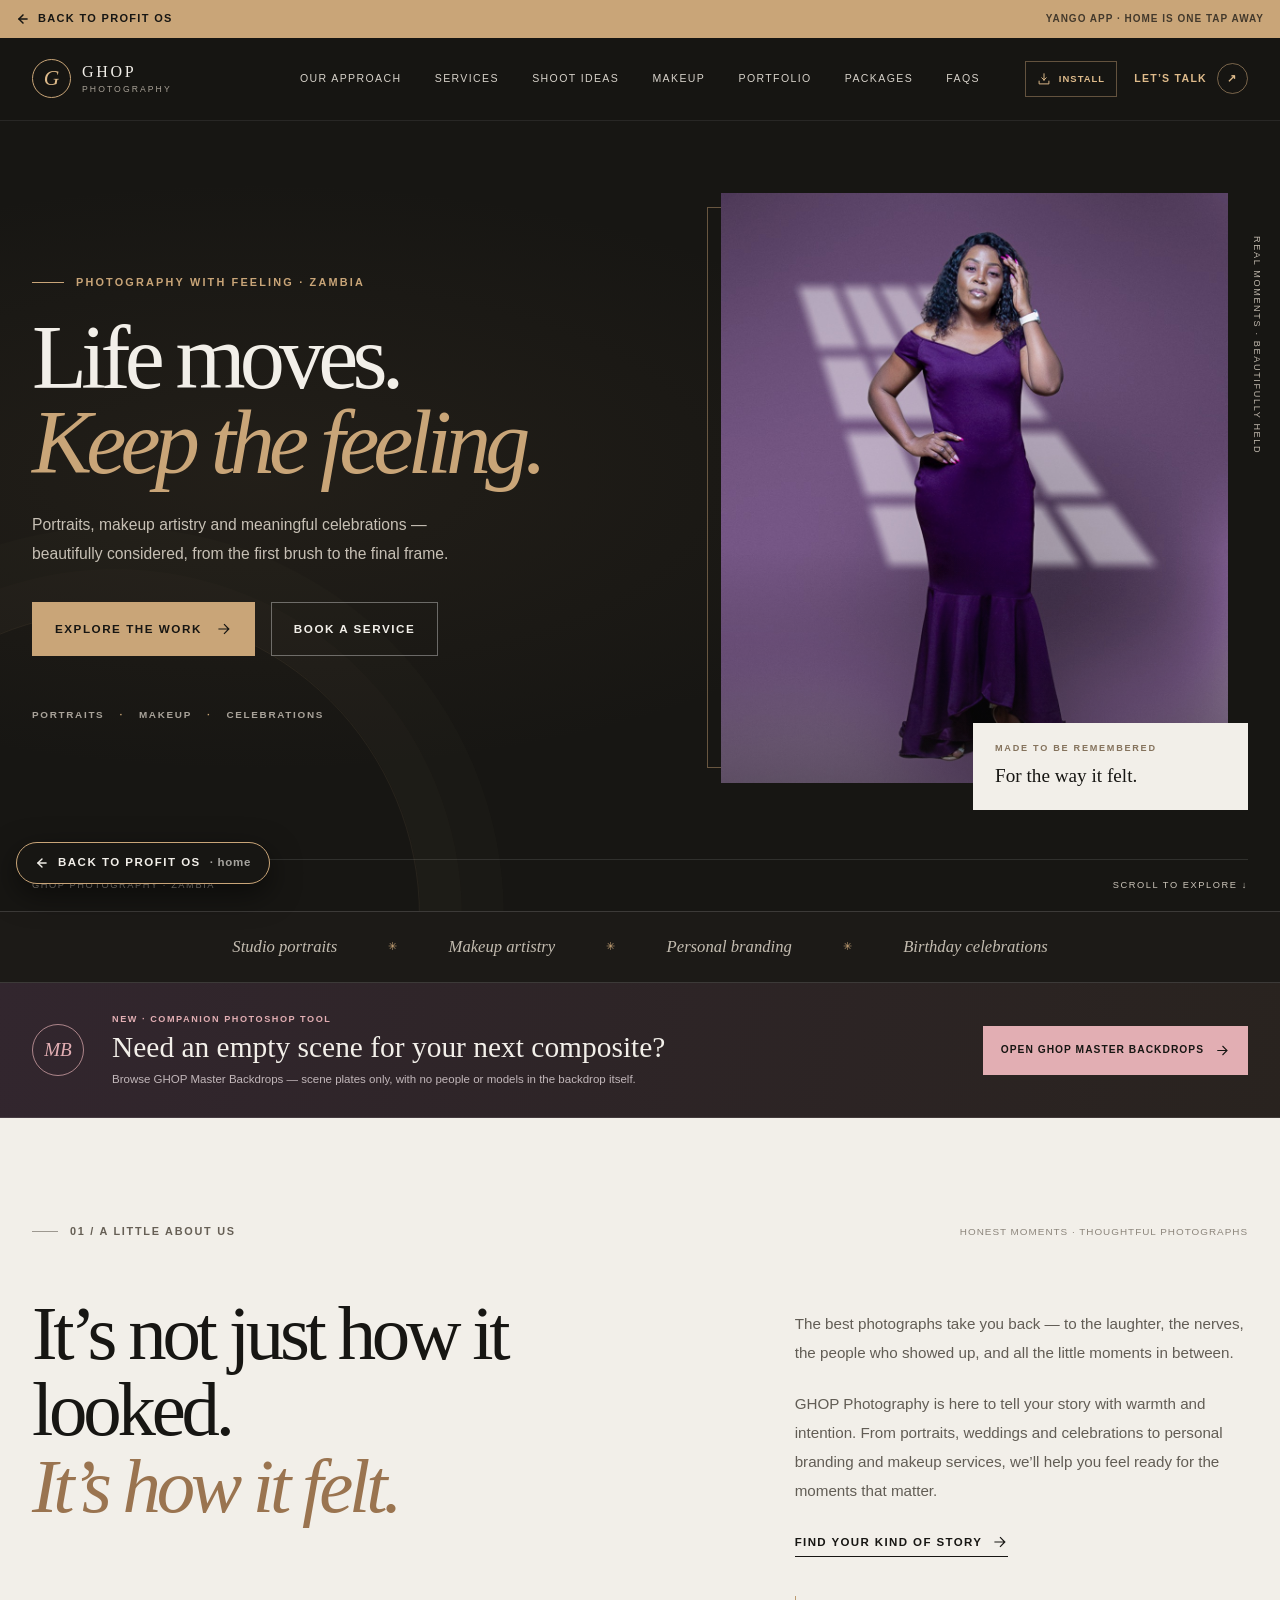
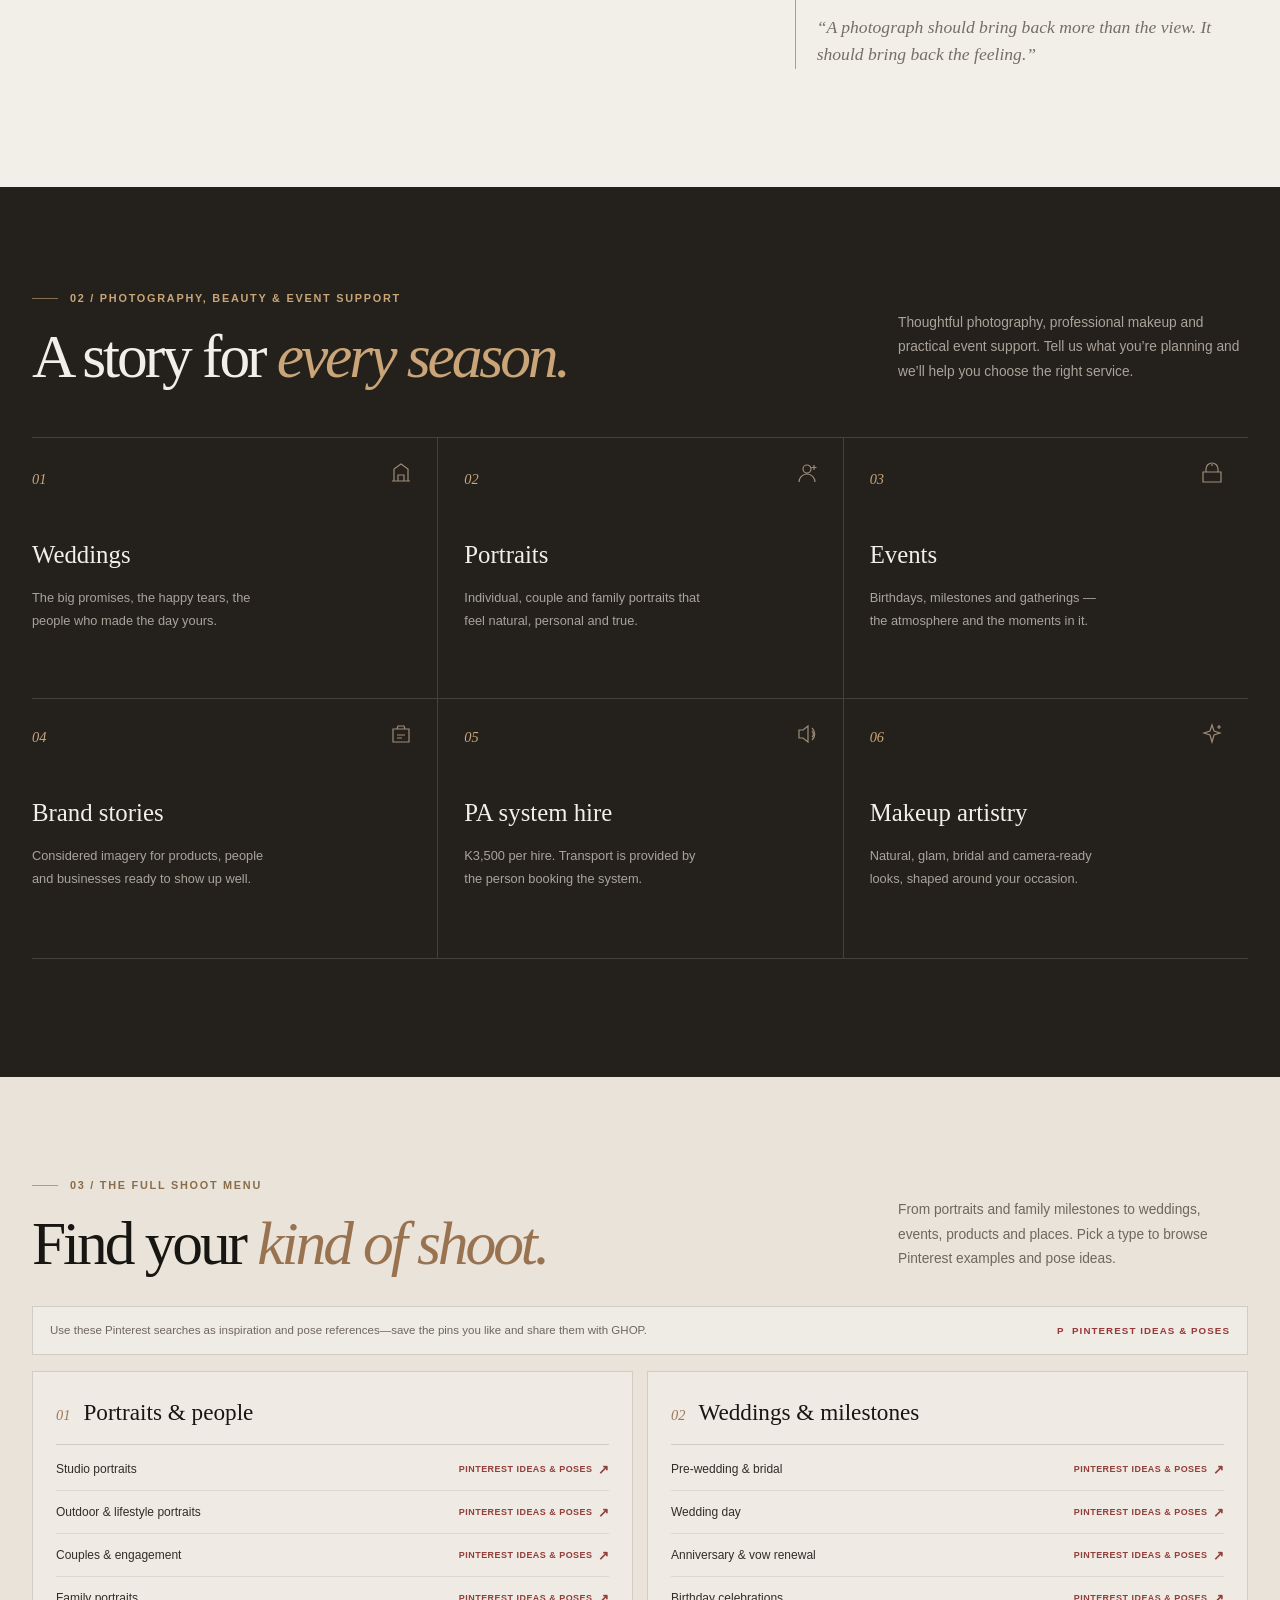
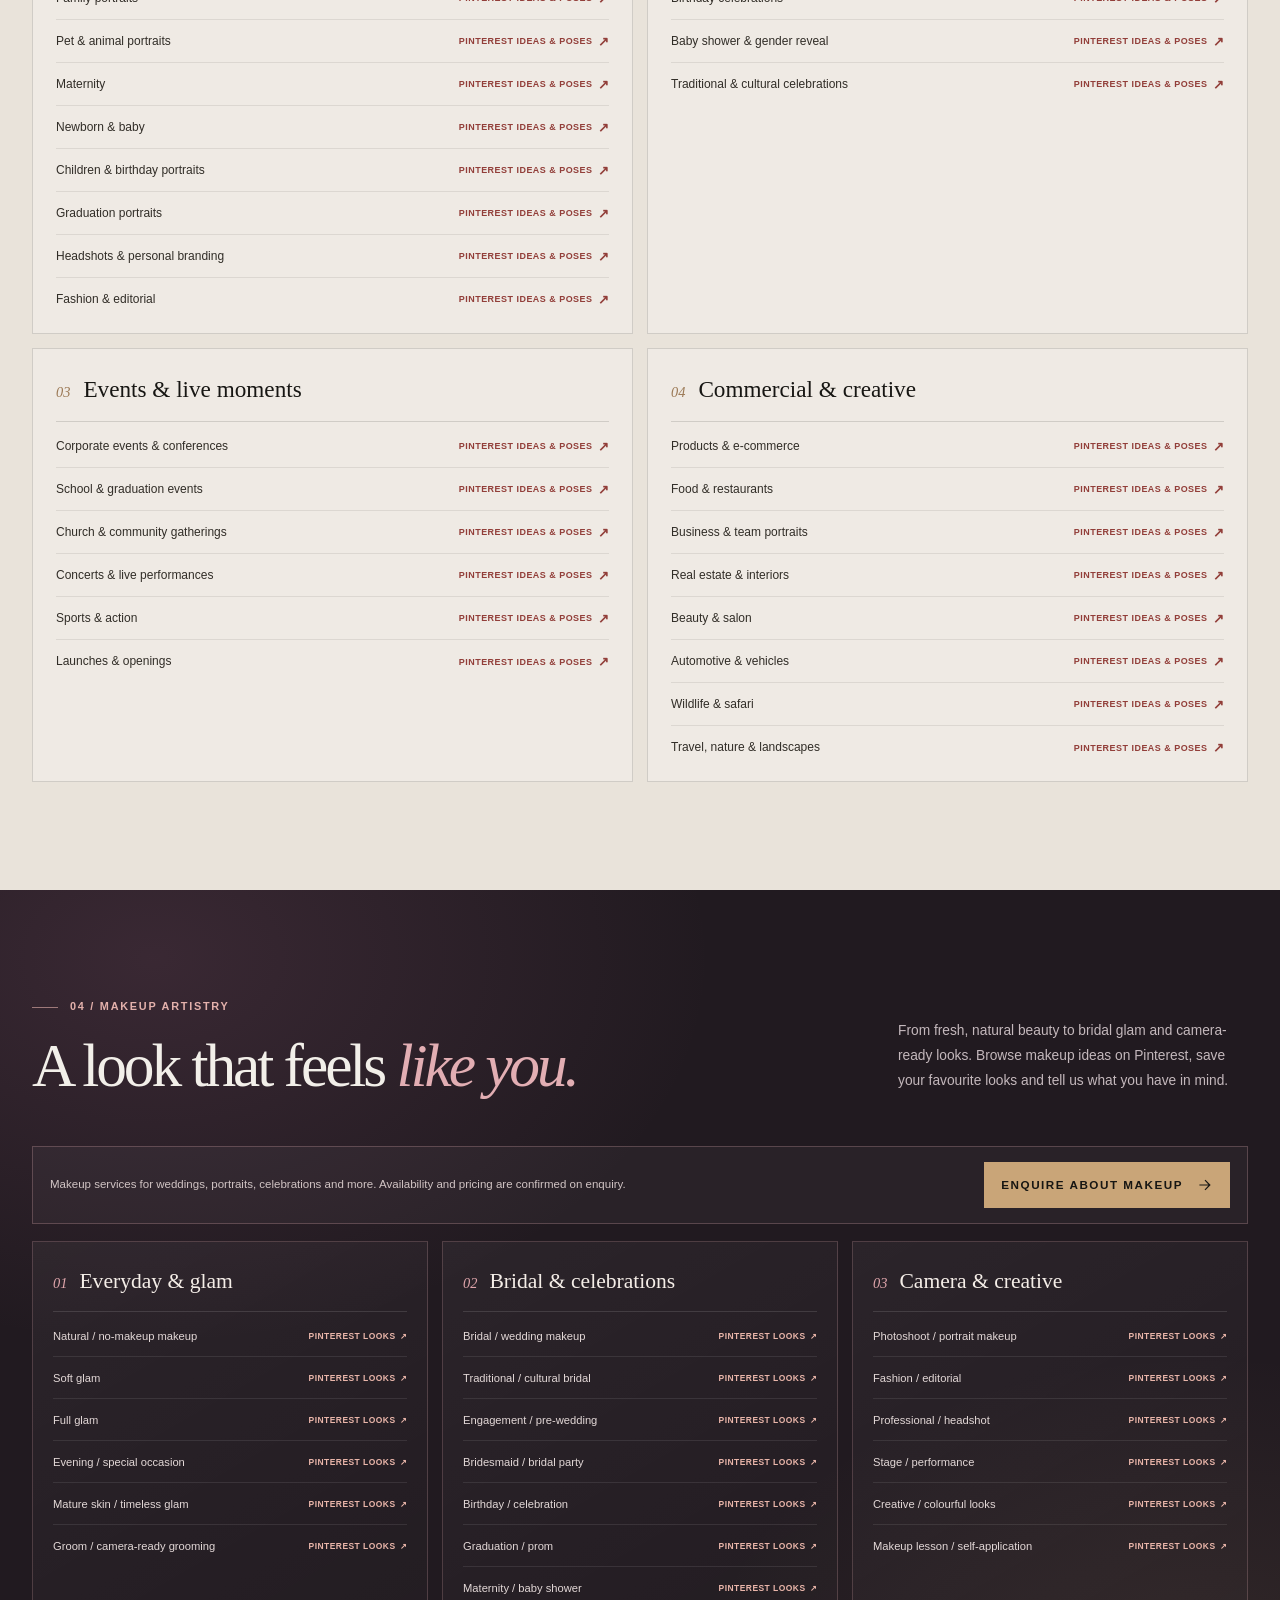
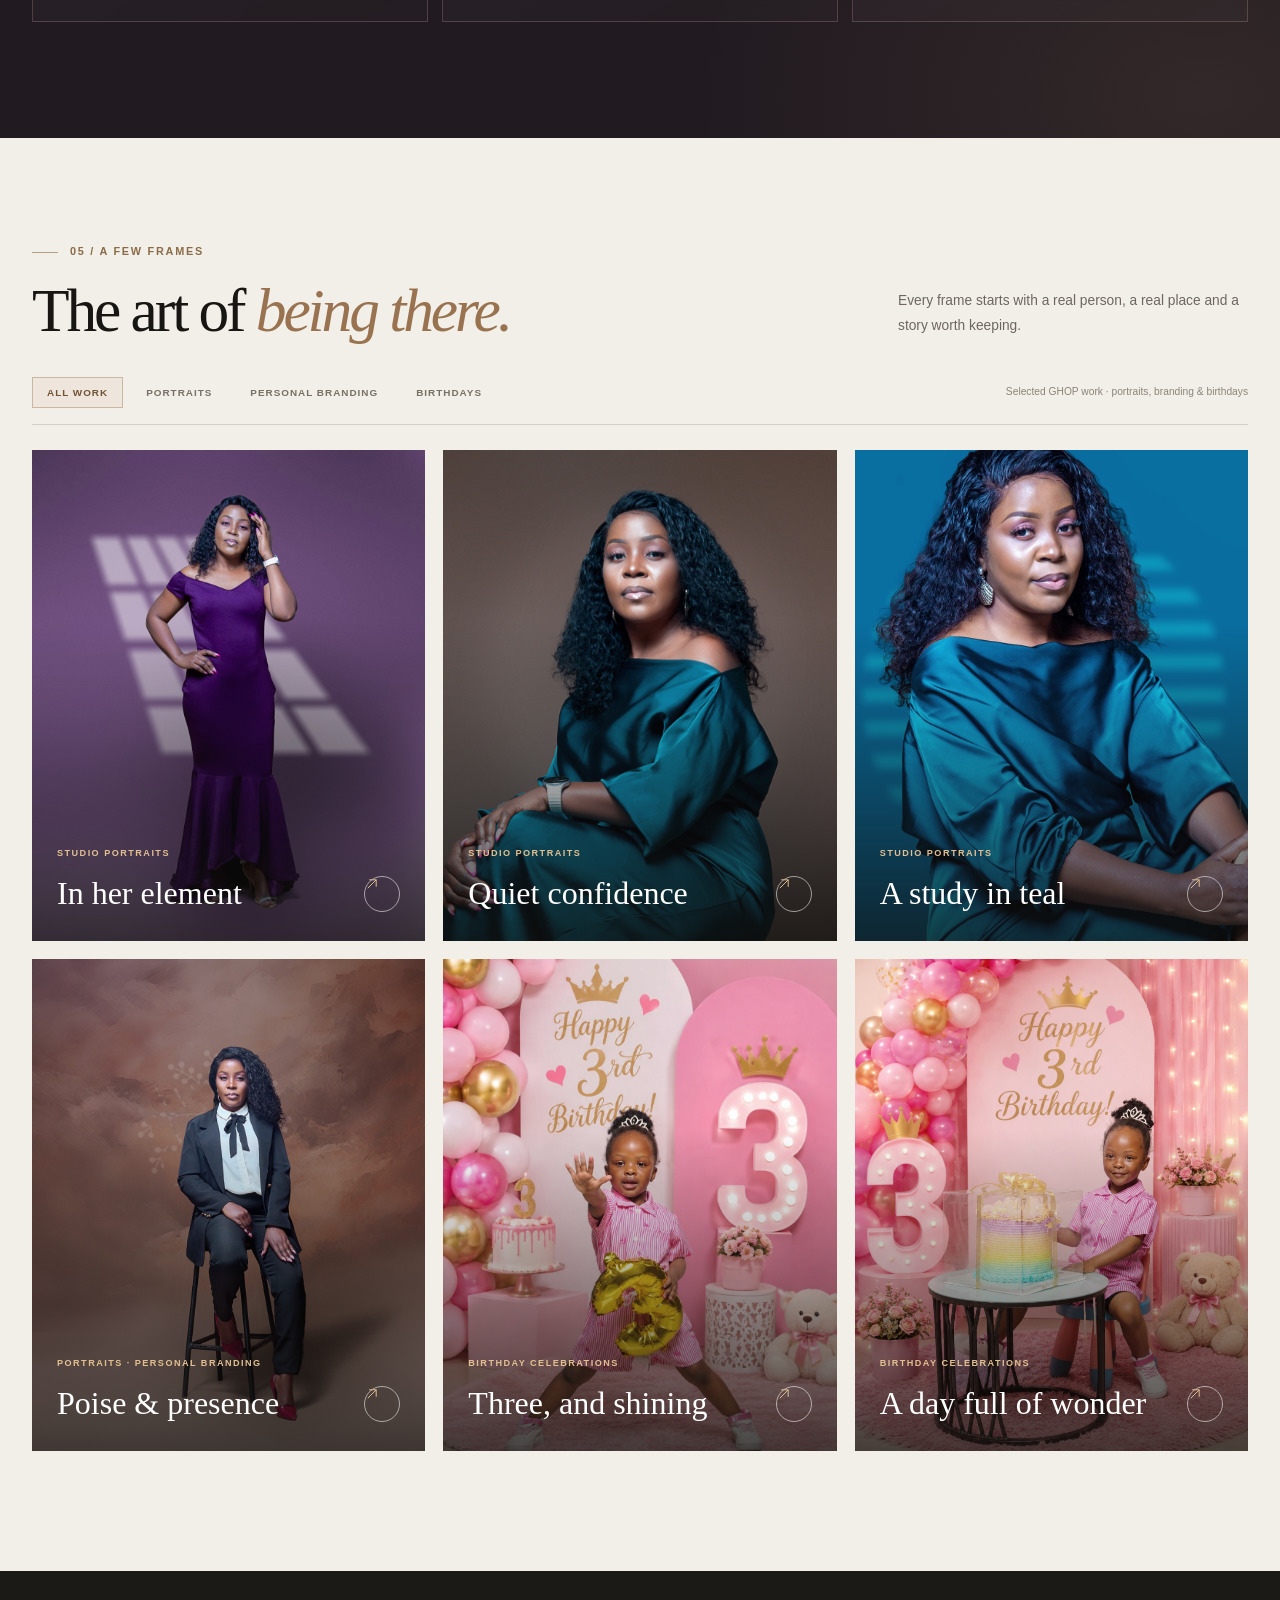
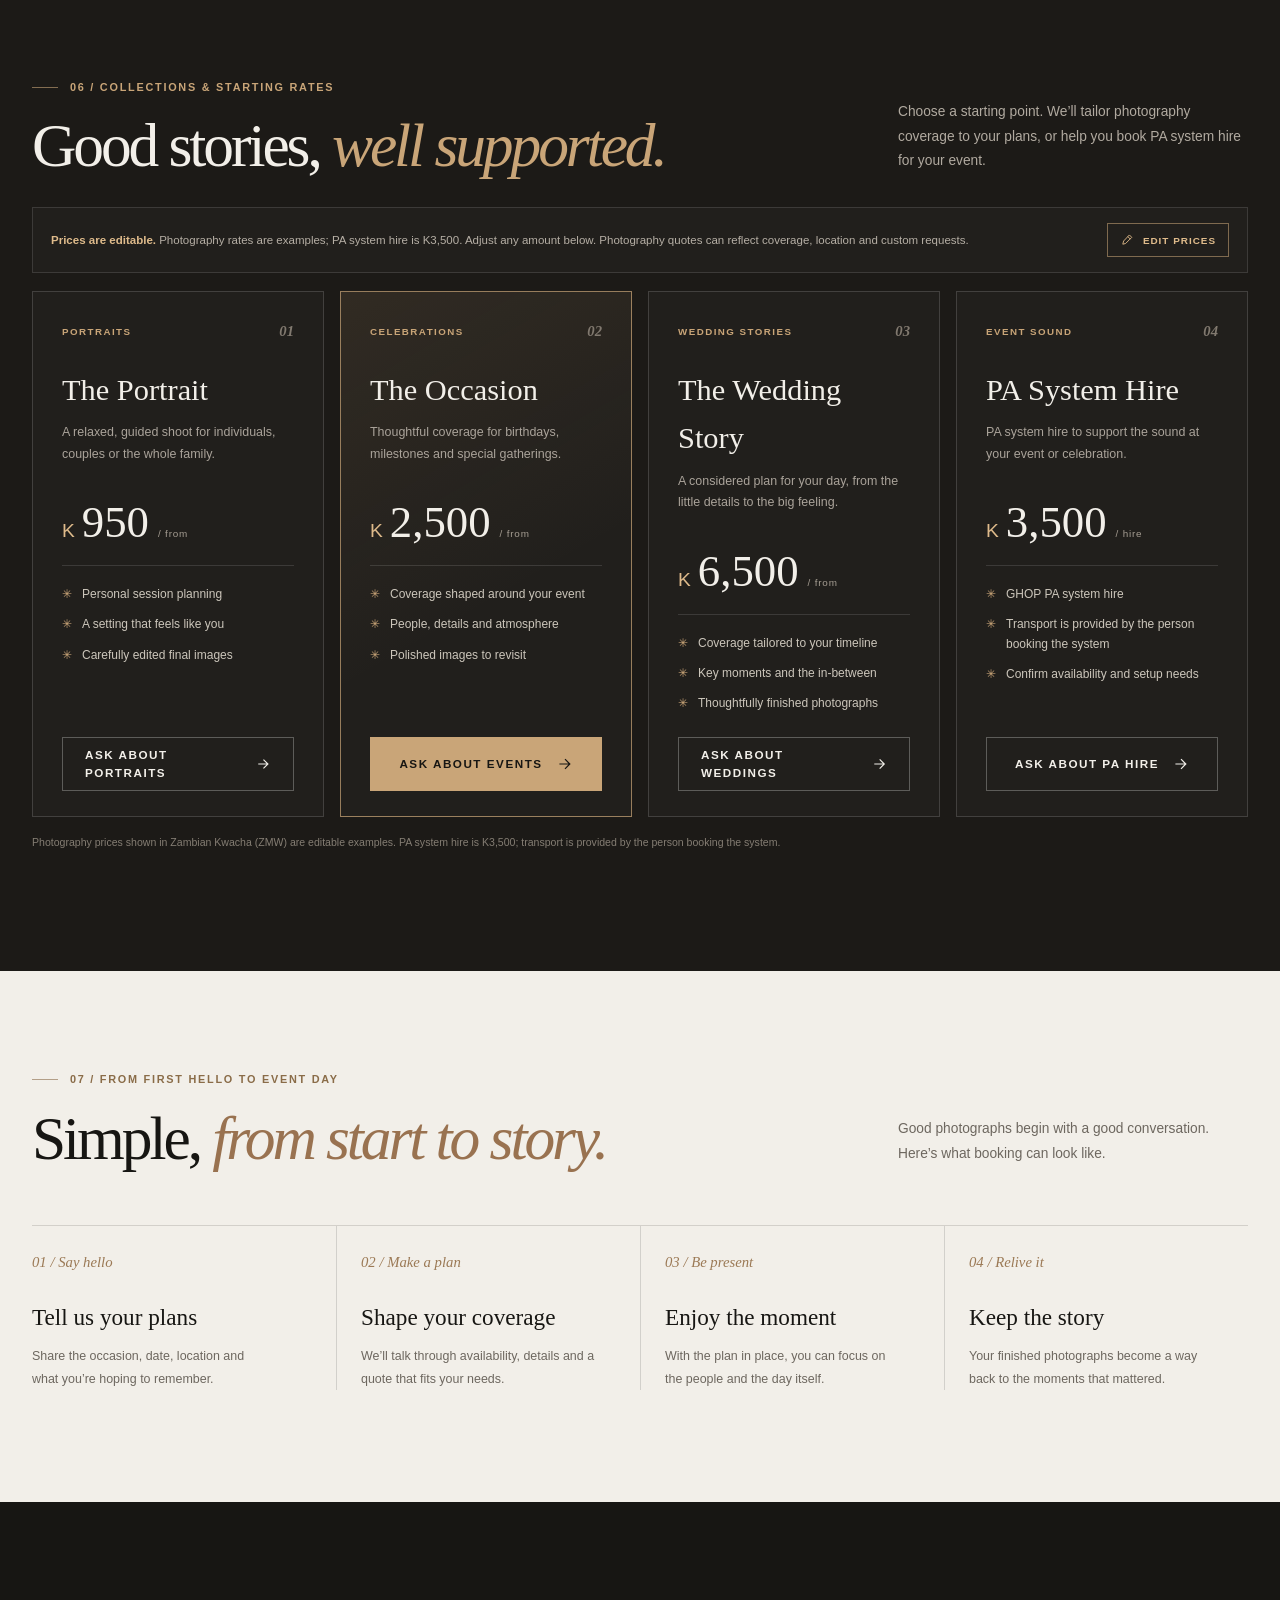
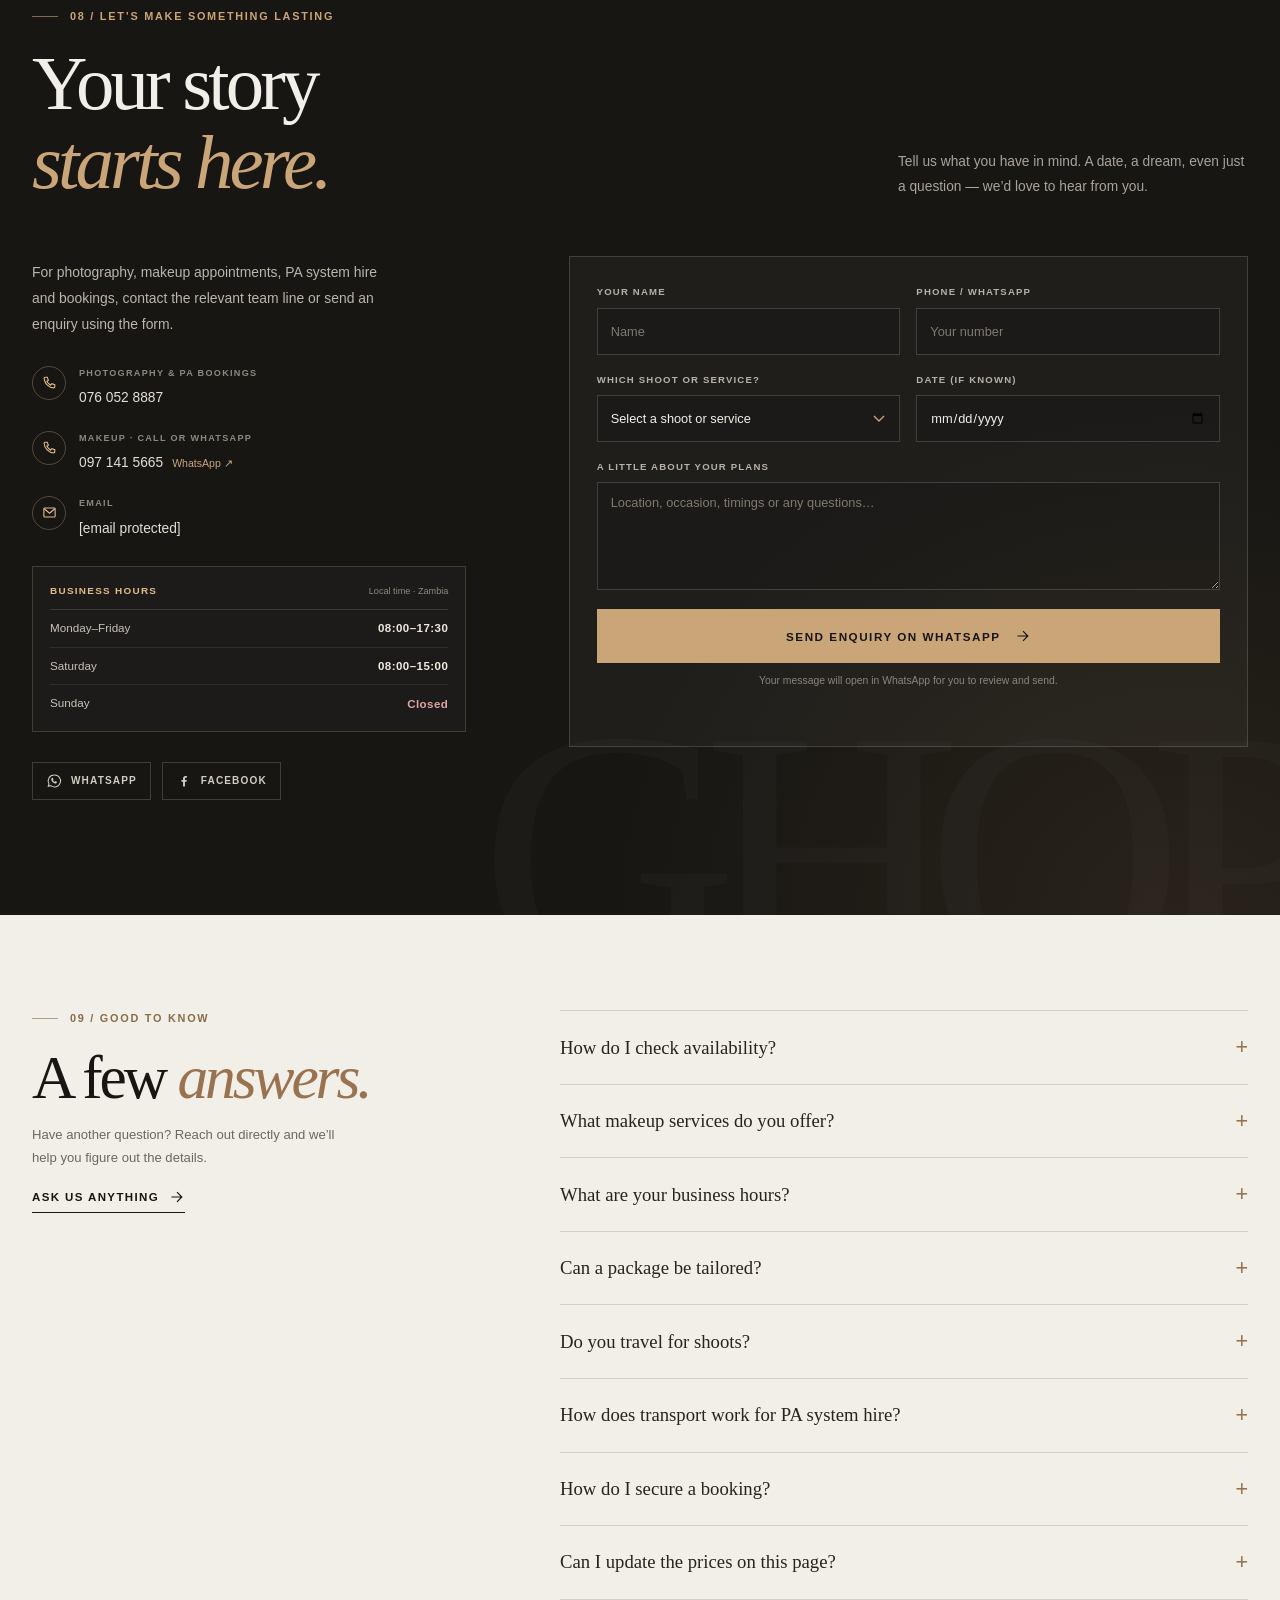
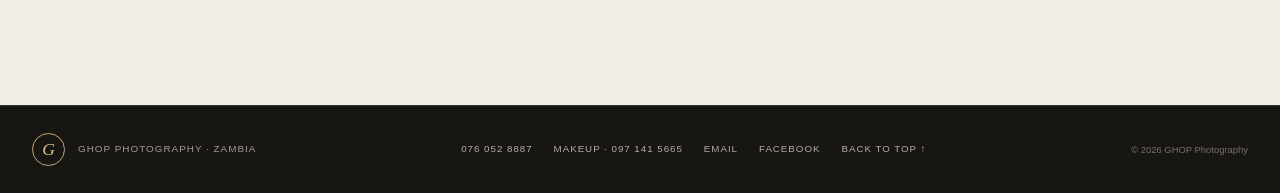
==== ghop-photography.html @ e55c8a03 "Add files via upload" ====
<!doctype html>
<html lang="en">
<head>
  <meta charset="utf-8">
  <meta name="viewport" content="width=device-width, initial-scale=1">
  <meta name="theme-color" content="#171613">
  <meta name="apple-mobile-web-app-capable" content="yes">
  <meta name="apple-mobile-web-app-status-bar-style" content="black-translucent">
  <meta name="description" content="GHOP Photography in Zambia: portrait and event photography, professional makeup services, PA system hire and more. Book your session.">
  <link rel="manifest" href="./manifest.webmanifest">
  <link rel="icon" type="image/png" sizes="192x192" href="./assets/icons/ghop-192.png">
  <link rel="apple-touch-icon" href="./assets/icons/ghop-192.png">
  <title>GHOP Photography — Keep the feeling</title>
  <style>
    :root {
      --ink: #171613;
      --ink-soft: #24211d;
      --paper: #f2efe9;
      --paper-warm: #e9e3da;
      --white: #fbf9f5;
      --gold: #c9a578;
      --gold-bright: #dfbb8b;
      --muted: #a7a096;
      --muted-dark: #716c64;
      --line-dark: rgba(255, 255, 255, .14);
      --line-light: rgba(23, 22, 19, .14);
      --serif: Georgia, "Times New Roman", serif;
      --sans: Arial, Helvetica, sans-serif;
      --max: 1280px;
      --ease: cubic-bezier(.2, .7, .2, 1);
    }

    *, *::before, *::after { box-sizing: border-box; }
    html { scroll-behavior: smooth; scroll-padding-top: 88px; }
    body { margin: 0; color: var(--paper); background: var(--ink); font-family: var(--sans); line-height: 1.6; -webkit-font-smoothing: antialiased; }
    body, button, input, select, textarea { font-family: var(--sans); }
    button, a { -webkit-tap-highlight-color: transparent; }
    a { color: inherit; text-decoration: none; }
    button { color: inherit; }
    img { display: block; max-width: 100%; }
    [hidden] { display: none !important; }
    ::selection { color: var(--ink); background: var(--gold-bright); }
    :focus-visible { outline: 2px solid var(--gold-bright); outline-offset: 4px; }

    .skip-link { position: fixed; top: 8px; left: 8px; z-index: 1000; padding: 10px 14px; color: var(--ink); background: var(--white); transform: translateY(-150%); }
    .skip-link:focus { transform: translateY(0); }
    .shell { width: min(calc(100% - 64px), var(--max)); margin-inline: auto; }
    .eyebrow { display: flex; align-items: center; gap: 12px; color: var(--gold); font-size: .68rem; font-weight: 700; letter-spacing: .2em; line-height: 1.4; text-transform: uppercase; }
    .eyebrow::before { content: ""; display: block; width: 32px; height: 1px; background: currentColor; }
    .section-kicker { display: flex; align-items: center; gap: 12px; font-size: .68rem; font-weight: 700; letter-spacing: .16em; text-transform: uppercase; }
    .section-kicker::before { content: ""; width: 26px; height: 1px; background: currentColor; opacity: .6; }
    .serif { font-family: var(--serif); font-weight: 400; }
    .serif em { color: var(--gold); font-weight: 400; }
    .button { display: inline-flex; min-height: 54px; align-items: center; justify-content: center; gap: 14px; padding: 0 22px; border: 1px solid var(--gold); color: var(--ink); background: var(--gold); font-size: .73rem; font-weight: 700; letter-spacing: .13em; text-transform: uppercase; cursor: pointer; transition: background .25s var(--ease), color .25s var(--ease), border-color .25s var(--ease), transform .25s var(--ease); }
    .button:hover { border-color: var(--gold-bright); background: var(--gold-bright); transform: translateY(-2px); }
    .button svg { width: 16px; height: 16px; transition: transform .25s var(--ease); }
    .button:hover svg { transform: translateX(3px); }
    .button-outline { color: var(--paper); background: transparent; border-color: rgba(255,255,255,.35); }
    .button-outline:hover { color: var(--ink); border-color: var(--paper); background: var(--paper); }
    .text-link { display: inline-flex; align-items: center; gap: 10px; padding-bottom: 5px; border-bottom: 1px solid currentColor; font-size: .72rem; font-weight: 700; letter-spacing: .12em; text-transform: uppercase; transition: color .2s ease; }
    .text-link:hover { color: var(--gold); }
    .text-link svg { width: 16px; height: 16px; }

    /* Header */
    .site-header { position: sticky; top: 0; z-index: 50; background: rgba(23, 22, 19, .94); border-bottom: 1px solid rgba(255,255,255,.08); backdrop-filter: blur(14px); }
    .header-inner { width: min(calc(100% - 64px), 1440px); min-height: 82px; margin-inline: auto; display: grid; grid-template-columns: 1fr auto 1fr; align-items: center; gap: 34px; }
    .brand { width: max-content; display: inline-flex; align-items: center; gap: 11px; }
    .brand-mark { width: 39px; height: 39px; display: grid; place-items: center; border: 1px solid var(--gold); border-radius: 50%; color: var(--gold-bright); font-family: var(--serif); font-size: 1.35rem; font-style: italic; }
    .brand-copy { display: flex; flex-direction: column; line-height: 1.1; }
    .brand-copy strong { font-family: var(--serif); font-size: 1rem; font-weight: 500; letter-spacing: .17em; }
    .brand-copy span { margin-top: 5px; color: var(--muted); font-size: .54rem; letter-spacing: .24em; }
    .primary-nav { display: flex; align-items: center; gap: clamp(18px, 2.6vw, 38px); }
    .primary-nav a { color: #d7d2ca; font-size: .66rem; letter-spacing: .13em; text-transform: uppercase; transition: color .2s ease; }
    .primary-nav a:hover, .primary-nav a:focus-visible { color: var(--gold-bright); }
    .nav-contact { justify-self: end; display: inline-flex; align-items: center; gap: 10px; color: var(--gold-bright); font-size: .66rem; font-weight: 700; letter-spacing: .12em; text-transform: uppercase; }
    .nav-contact span { display: grid; width: 31px; height: 31px; place-items: center; border: 1px solid rgba(201,165,120,.55); border-radius: 50%; transition: background .2s ease, color .2s ease; }
    .nav-contact:hover span { color: var(--ink); background: var(--gold); }
    .header-actions { justify-self: end; display: flex; align-items: center; gap: 17px; }
    .install-button { display: inline-flex; min-height: 36px; align-items: center; gap: 8px; padding: 0 11px; border: 1px solid rgba(201,165,120,.43); color: var(--gold-bright); background: transparent; font-size: .59rem; font-weight: 700; letter-spacing: .11em; text-transform: uppercase; cursor: pointer; transition: color .2s ease, background .2s ease, border-color .2s ease; }
    .install-button:hover { color: var(--ink); border-color: var(--gold); background: var(--gold); }
    .install-button svg { width: 14px; height: 14px; }
    .menu-toggle { display: none; }

    /* Hero */
    .hero { position: relative; min-height: min(790px, calc(100svh - 82px)); overflow: hidden; background: radial-gradient(ellipse at 20% 45%, rgba(111,88,62,.13), transparent 48%), var(--ink); }
    .hero::before { content: ""; position: absolute; left: -190px; bottom: -310px; width: 610px; height: 610px; border: 1px solid rgba(201,165,120,.09); border-radius: 50%; box-shadow: 0 0 0 42px rgba(201,165,120,.018), 0 0 0 84px rgba(201,165,120,.015); pointer-events: none; }
    .hero-grid { position: relative; width: min(calc(100% - 64px), var(--max)); min-height: 660px; margin-inline: auto; padding: 72px 0 78px; display: grid; grid-template-columns: 1.06fr .94fr; align-items: center; gap: clamp(50px, 7.4vw, 110px); }
    .hero-copy { position: relative; z-index: 2; padding: 10px 0 14px; }
    .hero h1 { max-width: 700px; margin: 26px 0 24px; font-family: var(--serif); font-size: clamp(4rem, 7.05vw, 7.2rem); font-weight: 400; letter-spacing: -.065em; line-height: .94; }
    .hero h1 em { color: var(--gold); font-weight: 400; }
    .hero-intro { max-width: 445px; margin: 0; color: #c7c0b5; font-size: .98rem; line-height: 1.85; }
    .hero-actions { display: flex; flex-wrap: wrap; align-items: center; gap: 16px; margin-top: 34px; }
    .hero-services { display: flex; align-items: center; flex-wrap: wrap; gap: 15px; margin-top: 51px; color: #a9a39a; font-size: .62rem; font-weight: 700; letter-spacing: .17em; text-transform: uppercase; }
    .hero-services span + span::before { content: "·"; margin-right: 15px; color: var(--gold); }
    .hero-visual { position: relative; width: 100%; max-width: 550px; justify-self: end; padding: 0 20px 27px 0; }
    .hero-photo-wrap { position: relative; height: clamp(440px, 50vw, 590px); overflow: hidden; background: #3e3429; }
    .hero-photo-wrap::after { content: ""; position: absolute; inset: 0; background: linear-gradient(180deg, transparent 60%, rgba(17,16,14,.45)); pointer-events: none; }
    .hero-photo-wrap img { width: 100%; height: 100%; object-fit: cover; object-position: 52% 42%; filter: saturate(.82); }
    .hero-frame { position: absolute; inset: 14px 34px 42px -14px; border: 1px solid rgba(201,165,120,.45); pointer-events: none; }
    .hero-image-label { position: absolute; right: 0; bottom: 0; z-index: 2; width: min(275px, 82%); padding: 18px 22px; color: var(--ink); background: var(--paper); }
    .hero-image-label span { display: block; color: #85735d; font-size: .57rem; font-weight: 700; letter-spacing: .19em; text-transform: uppercase; }
    .hero-image-label strong { display: block; margin-top: 5px; font-family: var(--serif); font-size: 1.2rem; font-weight: 400; }
    .vertical-note { position: absolute; top: 7%; right: -16px; writing-mode: vertical-rl; color: #bfb7ac; font-size: .57rem; letter-spacing: .18em; text-transform: uppercase; }
    .hero-bottomline { position: absolute; bottom: 0; left: 50%; width: min(calc(100% - 64px), var(--max)); display: flex; align-items: center; justify-content: space-between; padding: 18px 0; border-top: 1px solid rgba(255,255,255,.11); transform: translateX(-50%); color: #979188; font-size: .58rem; letter-spacing: .17em; text-transform: uppercase; }
    .hero-bottomline a { color: #ccc5ba; transition: color .2s ease; }
    .hero-bottomline a:hover { color: var(--gold-bright); }

    /* Marquee */
    .service-ribbon { display: flex; align-items: center; justify-content: center; flex-wrap: wrap; gap: clamp(18px, 4vw, 55px); padding: 22px 24px; border-block: 1px solid var(--line-dark); color: #c3bcb0; background: #1c1a17; }
    .service-ribbon span { font-family: var(--serif); font-size: 1.04rem; font-style: italic; }
    .service-ribbon i { color: var(--gold); font-size: .7rem; font-style: normal; }

    /* Prominent companion app launch */
    .backdrop-launch { padding: 29px 0; border-bottom: 1px solid rgba(255,255,255,.1); background: linear-gradient(100deg, #32262e, #29231f); }
    .backdrop-launch-inner { display: grid; grid-template-columns: 58px 1fr auto; align-items: center; gap: 22px; }
    .backdrop-launch-mark { width: 52px; height: 52px; display: grid; place-items: center; border: 1px solid rgba(226,174,179,.7); border-radius: 50%; color: #e2aeb3; font-family: var(--serif); font-size: 1.2rem; font-style: italic; }
    .backdrop-launch-copy .launch-kicker { display: block; margin-bottom: 4px; color: #e2aeb3; font-size: .57rem; font-weight: 700; letter-spacing: .17em; text-transform: uppercase; }
    .backdrop-launch-copy h2 { margin: 0; color: var(--paper); font-family: var(--serif); font-size: clamp(1.35rem, 2.3vw, 1.9rem); font-weight: 400; line-height: 1.15; }
    .backdrop-launch-copy p { margin: 5px 0 0; color: #c2b7ba; font-size: .72rem; line-height: 1.6; }
    .backdrops-launch-button { display: inline-flex; min-height: 49px; align-items: center; justify-content: center; gap: 11px; padding: 0 17px; border: 1px solid #e2aeb3; color: var(--ink); background: #e2aeb3; font-size: .64rem; font-weight: 700; letter-spacing: .1em; text-align: center; text-transform: uppercase; transition: all .22s var(--ease); }
    .backdrops-launch-button:hover { border-color: #f2c7c5; background: #f2c7c5; transform: translateY(-2px); }
    .backdrops-launch-button svg { width: 15px; height: 15px; }

    /* About */
    .about-section { padding: 105px 0 118px; color: var(--ink); background: var(--paper); }
    .about-topline { display: flex; justify-content: space-between; align-items: center; margin-bottom: 56px; color: #71695e; }
    .about-topline .section-kicker { color: #665f55; }
    .about-topline .side-note { color: #8c857b; font-size: .62rem; letter-spacing: .1em; text-transform: uppercase; }
    .about-grid { display: grid; grid-template-columns: 1.05fr .75fr; gap: clamp(50px, 10vw, 150px); align-items: start; }
    .about-grid h2 { max-width: 650px; margin: 0; font-family: var(--serif); font-size: clamp(3.35rem, 6vw, 6.2rem); font-weight: 400; letter-spacing: -.055em; line-height: .99; }
    .about-grid h2 em { color: #9a7450; font-weight: 400; }
    .about-copy { padding-top: 14px; }
    .about-copy p { margin: 0 0 22px; color: #625d55; font-size: .95rem; line-height: 1.9; }
    .about-copy .text-link { color: var(--ink); }
    .about-quote { margin-top: 39px; padding: 18px 0 0 21px; border-left: 1px solid #bd9b70; color: #766f65; font-family: var(--serif); font-size: 1.1rem; font-style: italic; line-height: 1.55; }

    /* Services */
    .services-section { padding: 103px 0 118px; background: var(--ink-soft); }
    .section-header { display: flex; justify-content: space-between; align-items: end; gap: 35px; margin-bottom: 48px; }
    .section-header .section-kicker { margin-bottom: 18px; color: var(--gold); }
    .section-header h2 { margin: 0; font-family: var(--serif); font-size: clamp(2.65rem, 4.8vw, 4.6rem); font-weight: 400; letter-spacing: -.05em; line-height: 1.04; }
    .section-header h2 em { color: var(--gold); font-weight: 400; }
    .section-header p { max-width: 350px; margin: 0 0 4px; color: #aaa39a; font-size: .86rem; line-height: 1.8; }
    .services-grid { display: grid; grid-template-columns: repeat(3, 1fr); border-top: 1px solid var(--line-dark); border-bottom: 1px solid var(--line-dark); }
    .service-card { position: relative; min-height: 260px; padding: 28px 25px 26px 0; }
    .service-card + .service-card { padding-left: 26px; border-left: 1px solid var(--line-dark); }
    .service-card:nth-child(3n+1) { padding-left: 0; border-left: 0; }
    .service-card:nth-child(n+4) { padding-top: 25px; border-top: 1px solid var(--line-dark); }
    .service-number { color: var(--gold); font-family: var(--serif); font-size: .9rem; font-style: italic; }
    .service-icon { position: absolute; top: 23px; right: 24px; width: 24px; height: 24px; color: #9d8c76; }
    .service-icon svg { width: 100%; height: 100%; fill: none; stroke: currentColor; stroke-width: 1.2; }
    .service-card h3 { margin: 43px 0 12px; font-family: var(--serif); font-size: 1.55rem; font-weight: 400; }
    .service-card p { max-width: 240px; margin: 0; color: #aaa39a; font-size: .8rem; line-height: 1.8; }

    /* Shoot-type directory and Pinterest inspiration */
    .shoot-types-section { padding: 100px 0 108px; color: var(--ink); background: var(--paper-warm); }
    .shoot-types-section .section-kicker { color: #8a6c48; }
    .shoot-types-section .section-header { margin-bottom: 30px; }
    .shoot-types-section .section-header h2 em { color: #997250; }
    .shoot-types-section .section-header p { color: #6d675f; }
    .shoot-ideas-intro { display: flex; justify-content: space-between; align-items: center; gap: 20px; margin-bottom: 16px; padding: 14px 17px; border: 1px solid var(--line-light); color: #6d675f; background: rgba(255,255,255,.28); font-size: .72rem; line-height: 1.65; }
    .pinterest-mark { flex: 0 0 auto; color: #9a3738; font-size: .61rem; font-weight: 700; letter-spacing: .11em; text-transform: uppercase; }
    .shoot-category-grid { display: grid; grid-template-columns: repeat(2, minmax(0, 1fr)); gap: 14px; }
    .shoot-category { min-width: 0; padding: 22px 23px 12px; border: 1px solid var(--line-light); background: rgba(255,255,255,.25); }
    .shoot-category-heading { display: flex; align-items: baseline; gap: 13px; margin-bottom: 3px; padding-bottom: 13px; border-bottom: 1px solid var(--line-light); }
    .shoot-category-heading > span { color: #9b7955; font-family: var(--serif); font-size: .9rem; font-style: italic; }
    .shoot-category-heading h3 { margin: 0; color: var(--ink); font-family: var(--serif); font-size: 1.45rem; font-weight: 400; }
    .shoot-type-list { margin: 0; padding: 0; list-style: none; }
    .shoot-type-row { display: flex; justify-content: space-between; align-items: center; gap: 12px; min-height: 43px; padding: 8px 0; border-bottom: 1px solid rgba(23,22,19,.09); color: #312d27; font-size: .75rem; line-height: 1.45; }
    .shoot-type-row:last-child { border-bottom: 0; }
    .shoot-type-row > span { flex: 1 1 auto; min-width: 0; }
    .pinterest-link { flex: 0 0 auto; display: inline-flex; align-items: center; gap: 5px; color: #923e39; font-size: .56rem; font-weight: 700; letter-spacing: .055em; text-align: right; text-transform: uppercase; white-space: nowrap; transition: color .2s ease; }
    .pinterest-link:hover { color: #63221f; text-decoration: underline; text-underline-offset: 3px; }
    .pinterest-arrow { font-size: .83rem; line-height: 1; }

    /* Makeup services — plum and champagne beauty palette */
    .makeup-section { padding: 108px 0 116px; color: var(--paper); background: radial-gradient(ellipse at 12% 8%, rgba(169,105,139,.18), transparent 35%), radial-gradient(ellipse at 94% 95%, rgba(201,165,120,.1), transparent 30%), #211a20; }
    .makeup-section .section-kicker { color: #e4b1ac; }
    .makeup-section .section-header h2 em { color: #e2aeb3; }
    .makeup-section .section-header p { color: #c4b8bc; }
    .makeup-intro-bar { display: flex; align-items: center; justify-content: space-between; gap: 22px; margin: 0 0 17px; padding: 15px 17px; border: 1px solid rgba(226,174,179,.26); color: #d1c4c4; background: rgba(255,255,255,.035); font-size: .72rem; line-height: 1.65; }
    .makeup-intro-bar .button { flex: 0 0 auto; min-height: 46px; padding-inline: 16px; white-space: nowrap; }
    .makeup-category-grid { display: grid; grid-template-columns: repeat(3, minmax(0, 1fr)); gap: 14px; }
    .makeup-category { min-width: 0; padding: 22px 20px 12px; border: 1px solid rgba(226,174,179,.22); background: linear-gradient(150deg, rgba(255,255,255,.045), rgba(255,255,255,.012)); }
    .makeup-category-heading { display: flex; align-items: baseline; gap: 12px; margin-bottom: 3px; padding-bottom: 13px; border-bottom: 1px solid rgba(255,255,255,.12); }
    .makeup-category-heading > span { color: #e0a6ac; font-family: var(--serif); font-size: .9rem; font-style: italic; }
    .makeup-category-heading h3 { margin: 0; color: #f5eee8; font-family: var(--serif); font-size: 1.35rem; font-weight: 400; }
    .makeup-type-list { margin: 0; padding: 0; list-style: none; }
    .makeup-type-row { display: flex; justify-content: space-between; align-items: center; gap: 9px; min-height: 42px; padding: 8px 0; border-bottom: 1px solid rgba(255,255,255,.09); color: #e3d8d7; font-size: .7rem; line-height: 1.45; }
    .makeup-type-row:last-child { border-bottom: 0; }
    .makeup-type-row > span { flex: 1 1 auto; min-width: 0; }
    .makeup-pinterest { flex: 0 0 auto; display: inline-flex; align-items: center; gap: 4px; color: #eab6aa; font-size: .53rem; font-weight: 700; letter-spacing: .055em; text-transform: uppercase; white-space: nowrap; transition: color .2s ease; }
    .makeup-pinterest:hover { color: #fff0dc; text-decoration: underline; text-underline-offset: 3px; }

    /* Portfolio */
    .portfolio-section { padding: 105px 0 120px; color: var(--ink); background: var(--paper); }
    .portfolio-section .section-header { margin-bottom: 34px; }
    .portfolio-section .section-kicker { color: #8a6c48; }
    .portfolio-section .section-header h2 em { color: #997250; }
    .portfolio-section .section-header p { color: #6d675f; }
    .portfolio-controls { display: flex; justify-content: space-between; gap: 20px; align-items: center; margin-bottom: 25px; padding-bottom: 16px; border-bottom: 1px solid var(--line-light); }
    .filter-list { display: flex; flex-wrap: wrap; gap: 8px; }
    .filter-button { padding: 9px 14px; border: 1px solid transparent; color: #777066; background: transparent; font-size: .62rem; font-weight: 700; letter-spacing: .1em; text-transform: uppercase; cursor: pointer; transition: all .2s ease; }
    .filter-button:hover, .filter-button[aria-pressed="true"] { border-color: rgba(151,114,80,.42); color: #715336; background: rgba(201,165,120,.12); }
    .portfolio-note { color: #8b8479; font-size: .64rem; line-height: 1.5; text-align: right; }
    .gallery-grid { display: grid; grid-template-columns: repeat(12, 1fr); gap: 18px; }
    .gallery-card { position: relative; grid-column: span 4; aspect-ratio: 4 / 5; min-width: 0; overflow: hidden; background: #d4cdc2; }
    .gallery-card img { width: 100%; height: 100%; position: absolute; inset: 0; object-fit: cover; transition: transform .7s var(--ease), filter .5s ease; filter: saturate(.9); }
    .gallery-card:hover img { transform: scale(1.045); filter: saturate(1); }
    .gallery-card::after { content: ""; position: absolute; inset: 35% 0 0; background: linear-gradient(transparent, rgba(15,14,12,.75)); pointer-events: none; }
    .gallery-caption { position: absolute; z-index: 1; right: 25px; bottom: 22px; left: 25px; display: flex; justify-content: space-between; align-items: end; gap: 15px; color: white; }
    .gallery-caption span { display: block; margin-bottom: 7px; color: #e1bf91; font-size: .57rem; font-weight: 700; letter-spacing: .16em; text-transform: uppercase; }
    .gallery-caption h3 { margin: 0; font-family: var(--serif); font-size: clamp(1.4rem, 2.5vw, 2.1rem); font-weight: 400; }
    .gallery-arrow { flex: 0 0 36px; width: 36px; height: 36px; display: grid; place-items: center; border: 1px solid rgba(255,255,255,.55); border-radius: 50%; }
    .gallery-arrow svg { width: 14px; height: 14px; }

    /* Pricing */
    .packages-section { padding: 108px 0 120px; background: #1c1a17; }
    .packages-section .section-header { margin-bottom: 29px; }
    .packages-section .section-header p { color: #b1aaa0; }
    .price-tools { display: flex; align-items: center; justify-content: space-between; gap: 18px; padding: 15px 18px; border: 1px solid rgba(255,255,255,.12); background: rgba(255,255,255,.025); }
    .price-tools p { margin: 0; color: #b6afa5; font-size: .72rem; line-height: 1.6; }
    .price-tools p strong { color: var(--gold-bright); font-weight: 600; }
    .edit-prices-button { flex: 0 0 auto; display: inline-flex; align-items: center; gap: 9px; padding: 9px 12px; border: 1px solid rgba(201,165,120,.56); color: var(--gold-bright); background: transparent; font-size: .62rem; font-weight: 700; letter-spacing: .1em; text-transform: uppercase; cursor: pointer; transition: all .2s ease; }
    .edit-prices-button:hover { color: var(--ink); background: var(--gold); border-color: var(--gold); }
    .edit-prices-button svg { width: 14px; height: 14px; }
    .package-grid { display: grid; grid-template-columns: repeat(4, 1fr); gap: 16px; margin-top: 18px; }
    .package-card { position: relative; min-height: 438px; display: flex; flex-direction: column; padding: 28px 29px 25px; border: 1px solid rgba(255,255,255,.15); background: rgba(255,255,255,.025); transition: border-color .25s ease, transform .25s ease; }
    .package-card:hover { border-color: rgba(201,165,120,.62); transform: translateY(-4px); }
    .package-card.featured { border-color: rgba(201,165,120,.7); background: linear-gradient(150deg, rgba(201,165,120,.12), rgba(255,255,255,.025) 58%); }
    .package-tag { display: flex; align-items: center; justify-content: space-between; color: var(--gold); font-size: .61rem; font-weight: 700; letter-spacing: .15em; text-transform: uppercase; }
    .package-tag .package-number { color: #81796f; font-family: var(--serif); font-size: .92rem; font-style: italic; letter-spacing: 0; }
    .package-card h3 { margin: 22px 0 8px; font-family: var(--serif); font-size: 1.9rem; font-weight: 400; }
    .package-description { min-height: 52px; margin: 0; color: #aaa39a; font-size: .78rem; line-height: 1.7; }
    .package-price { display: flex; align-items: baseline; gap: 7px; margin: 26px 0 20px; color: var(--paper); font-family: var(--serif); font-size: 2.8rem; line-height: 1; }
    .package-price .currency { color: var(--gold-bright); font-family: var(--sans); font-size: 1.2rem; }
    .package-price small { margin-left: 2px; color: #a59d92; font-family: var(--sans); font-size: .62rem; letter-spacing: .08em; }
    .package-divider { height: 1px; background: rgba(255,255,255,.12); }
    .package-features { display: grid; gap: 11px; margin: 19px 0 24px; padding: 0; list-style: none; color: #ccc6bb; font-size: .75rem; }
    .package-features li { display: flex; align-items: flex-start; gap: 10px; }
    .package-features li::before { content: "✳"; color: var(--gold); font-size: .72rem; }
    .package-card .button { margin-top: auto; width: 100%; }
    .package-card .button-outline { border-color: rgba(255,255,255,.27); }
    .price-footnote { margin: 17px 0 0; color: #847d73; font-size: .66rem; line-height: 1.6; }

    /* Process */
    .process-section { padding: 100px 0 112px; color: var(--ink); background: var(--paper); }
    .process-section .section-header { align-items: end; margin-bottom: 54px; }
    .process-section .section-kicker { color: #8a6c48; }
    .process-section .section-header h2 em { color: #997250; }
    .process-section .section-header p { color: #6d675f; }
    .process-grid { display: grid; grid-template-columns: repeat(4, 1fr); border-top: 1px solid var(--line-light); }
    .process-step { padding: 23px 24px 0 0; }
    .process-step + .process-step { padding-left: 24px; border-left: 1px solid var(--line-light); }
    .process-step span { color: #9b7955; font-family: var(--serif); font-size: .92rem; font-style: italic; }
    .process-step h3 { margin: 25px 0 9px; font-family: var(--serif); font-size: 1.45rem; font-weight: 400; }
    .process-step p { max-width: 240px; margin: 0; color: #6d675f; font-size: .78rem; line-height: 1.8; }

    /* Contact */
    .contact-section { position: relative; padding: 106px 0 115px; overflow: hidden; background: radial-gradient(ellipse at 92% 100%, rgba(125,94,59,.17), transparent 35%), var(--ink); }
    .contact-section::after { content: "GHOP"; position: absolute; right: -32px; bottom: -120px; color: rgba(255,255,255,.018); font-family: var(--serif); font-size: clamp(11rem, 28vw, 27rem); line-height: 1; letter-spacing: -.1em; pointer-events: none; }
    .contact-section .section-header { align-items: end; margin-bottom: 53px; }
    .contact-section .section-header h2 { font-size: clamp(3.2rem, 6vw, 5.9rem); }
    .contact-section .section-header h2 em { color: var(--gold); }
    .contact-section .section-header p { color: #aaa39a; }
    .contact-grid { position: relative; z-index: 1; display: grid; grid-template-columns: .78fr 1.22fr; gap: clamp(48px, 8vw, 115px); align-items: start; }
    .contact-details { padding-top: 4px; }
    .contact-details > p { max-width: 350px; margin: 0 0 28px; color: #bcb5aa; font-size: .87rem; line-height: 1.85; }
    .contact-method { display: flex; align-items: flex-start; gap: 13px; margin-top: 21px; }
    .contact-method-icon { flex: 0 0 34px; width: 34px; height: 34px; display: grid; place-items: center; border: 1px solid rgba(201,165,120,.35); border-radius: 50%; color: var(--gold-bright); }
    .contact-method-icon svg { width: 15px; height: 15px; fill: none; stroke: currentColor; stroke-width: 1.5; }
    .contact-method small { display: block; margin: 0 0 4px; color: #8e877e; font-size: .57rem; font-weight: 700; letter-spacing: .14em; text-transform: uppercase; }
    .contact-method a, .contact-method span.value { color: #e5ded3; font-size: .86rem; transition: color .2s ease; }
    .contact-method a:hover { color: var(--gold-bright); }
    .contact-method .inline-contact-link { margin-left: 9px; color: #c8a67f; font-size: .66rem; white-space: nowrap; }
    .hours-card { margin-top: 26px; padding: 16px 17px 9px; border: 1px solid rgba(201,165,120,.24); background: rgba(255,255,255,.025); }
    .hours-heading { display: flex; align-items: baseline; justify-content: space-between; gap: 12px; padding-bottom: 10px; border-bottom: 1px solid rgba(255,255,255,.12); }
    .hours-heading span { color: var(--gold-bright); font-size: .62rem; font-weight: 700; letter-spacing: .13em; text-transform: uppercase; }
    .hours-heading small { color: #8f887e; font-size: .57rem; }
    .hours-row { display: flex; align-items: center; justify-content: space-between; gap: 12px; padding: 9px 0; border-bottom: 1px solid rgba(255,255,255,.08); color: #c9c1b7; font-size: .73rem; }
    .hours-row:last-child { border-bottom: 0; }
    .hours-row strong { color: #f1e9df; font-size: .72rem; font-weight: 600; letter-spacing: .04em; white-space: nowrap; }
    .hours-row .hours-closed { color: #dba7a5; }
    .social-row { display: flex; gap: 11px; margin-top: 30px; }
    .social-link { display: inline-flex; align-items: center; gap: 9px; padding: 10px 13px; border: 1px solid rgba(255,255,255,.17); color: #d2cbc0; font-size: .63rem; font-weight: 700; letter-spacing: .11em; text-transform: uppercase; transition: all .2s ease; }
    .social-link:hover { color: var(--gold-bright); border-color: var(--gold); }
    .social-link svg { width: 16px; height: 16px; }
    .booking-form { display: grid; grid-template-columns: 1fr 1fr; gap: 17px 16px; padding: 27px; border: 1px solid rgba(255,255,255,.15); background: rgba(255,255,255,.035); }
    .form-field { min-width: 0; display: flex; flex-direction: column; gap: 8px; }
    .form-field.full { grid-column: 1 / -1; }
    .form-field label { color: #b8b1a7; font-size: .6rem; font-weight: 700; letter-spacing: .12em; text-transform: uppercase; }
    .form-field input, .form-field select, .form-field textarea { width: 100%; border: 1px solid rgba(255,255,255,.16); border-radius: 0; outline: 0; color: var(--paper); background: rgba(0,0,0,.12); font-size: .8rem; transition: border-color .2s ease, background .2s ease; }
    .form-field input, .form-field select { min-height: 47px; padding: 0 13px; }
    .form-field textarea { min-height: 108px; resize: vertical; padding: 12px 13px; }
    .form-field input::placeholder, .form-field textarea::placeholder { color: #80796f; }
    .form-field select { appearance: none; background-image: url("data:image/svg+xml,%3Csvg xmlns='http://www.w3.org/2000/svg' width='12' height='8' viewBox='0 0 12 8'%3E%3Cpath d='m1 1 5 5 5-5' fill='none' stroke='%23c9a578' stroke-width='1.4'/%3E%3C/svg%3E"); background-repeat: no-repeat; background-position: right 14px center; }
    .form-field select option { color: var(--paper); background: var(--ink); }
    .form-field input:focus, .form-field select:focus, .form-field textarea:focus { border-color: var(--gold); background-color: rgba(0,0,0,.2); }
    .booking-submit { grid-column: 1 / -1; display: flex; flex-direction: column; gap: 10px; margin-top: 2px; }
    .booking-submit .button { width: 100%; }
    .form-note { margin: 0; color: #8b847b; font-size: .65rem; text-align: center; }
    .form-status { grid-column: 1 / -1; min-height: 1em; margin: 0; color: var(--gold-bright); font-size: .72rem; text-align: center; }

    /* FAQ */
    .faq-section { padding: 95px 0 105px; color: var(--ink); background: var(--paper); }
    .faq-grid { display: grid; grid-template-columns: .75fr 1.25fr; gap: clamp(45px, 9vw, 125px); }
    .faq-heading .section-kicker { color: #8a6c48; }
    .faq-heading h2 { margin: 19px 0 16px; font-family: var(--serif); font-size: clamp(2.8rem, 4.8vw, 4.3rem); font-weight: 400; letter-spacing: -.05em; line-height: .98; }
    .faq-heading h2 em { color: #997250; }
    .faq-heading p { max-width: 310px; color: #6d675f; font-size: .82rem; line-height: 1.8; }
    .faq-list { border-top: 1px solid var(--line-light); }
    .faq-item { border-bottom: 1px solid var(--line-light); }
    .faq-item summary { position: relative; display: flex; justify-content: space-between; align-items: center; gap: 20px; padding: 19px 0; color: #27241f; font-family: var(--serif); font-size: 1.17rem; cursor: pointer; list-style: none; }
    .faq-item summary::-webkit-details-marker { display: none; }
    .faq-item summary::after { content: "+"; color: #98734c; font-family: var(--sans); font-size: 1.35rem; font-weight: 300; }
    .faq-item[open] summary::after { content: "−"; }
    .faq-item p { max-width: 640px; margin: -2px 35px 20px 0; color: #6d675f; font-size: .8rem; line-height: 1.8; }

    /* Footer */
    .site-footer { padding: 27px 0; border-top: 1px solid rgba(255,255,255,.12); background: var(--ink); }
    .footer-inner { display: flex; align-items: center; justify-content: space-between; gap: 24px; }
    .footer-brand { display: flex; align-items: center; gap: 13px; }
    .footer-brand .brand-mark { width: 33px; height: 33px; font-size: 1.1rem; }
    .footer-brand p { margin: 0; color: #a49d92; font-size: .62rem; letter-spacing: .1em; text-transform: uppercase; }
    .footer-links { display: flex; flex-wrap: wrap; gap: 21px; color: #b5aea4; font-size: .61rem; letter-spacing: .1em; text-transform: uppercase; }
    .footer-links a:hover { color: var(--gold-bright); }
    .footer-credit { color: #777168; font-size: .59rem; }

    /* Price editor dialog */
    .price-dialog { width: min(520px, calc(100vw - 32px)); max-width: none; padding: 0; border: 1px solid rgba(201,165,120,.5); color: var(--paper); background: #211f1b; box-shadow: 0 28px 100px rgba(0,0,0,.55); }
    .price-dialog::backdrop { background: rgba(7,7,6,.78); backdrop-filter: blur(4px); }
    .dialog-card { padding: 29px; }
    .dialog-head { display: flex; justify-content: space-between; align-items: flex-start; gap: 20px; margin-bottom: 24px; }
    .dialog-head .section-kicker { color: var(--gold); font-size: .59rem; }
    .dialog-head h2 { margin: 10px 0 0; font-family: var(--serif); font-size: 2rem; font-weight: 400; }
    .dialog-close { width: 34px; height: 34px; display: grid; place-items: center; border: 1px solid rgba(255,255,255,.2); color: #ded7cc; background: transparent; font-size: 1.25rem; cursor: pointer; }
    .dialog-close:hover { color: var(--ink); background: var(--gold); border-color: var(--gold); }
    .price-input-list { display: grid; gap: 14px; }
    .price-input-row { display: grid; grid-template-columns: 1fr 170px; align-items: center; gap: 14px; padding-bottom: 14px; border-bottom: 1px solid rgba(255,255,255,.11); }
    .price-input-row label { color: #ddd6ca; font-size: .77rem; }
    .price-input-row label span { display: block; margin-top: 3px; color: #918a7f; font-size: .62rem; }
    .input-currency { display: flex; align-items: center; border: 1px solid rgba(255,255,255,.2); }
    .input-currency span { padding-left: 12px; color: var(--gold-bright); font-size: .8rem; }
    .input-currency input { width: 100%; min-width: 0; height: 42px; padding: 0 11px; border: 0; outline: 0; color: white; background: transparent; text-align: right; font-size: .85rem; }
    .input-currency input:focus { box-shadow: inset 0 0 0 1px var(--gold); }
    .dialog-notice { margin: 18px 0 0; padding: 11px 13px; border-left: 2px solid var(--gold); color: #aaa39a; background: rgba(201,165,120,.07); font-size: .66rem; line-height: 1.65; }
    .admin-intro { margin: -5px 0 20px; color: #aaa39a; font-size: .78rem; line-height: 1.7; }
    .admin-field { display: flex; flex-direction: column; gap: 8px; }
    .admin-field label { color: #b8b1a7; font-size: .6rem; font-weight: 700; letter-spacing: .12em; text-transform: uppercase; }
    .admin-field input { width: 100%; min-height: 47px; padding: 0 13px; border: 1px solid rgba(255,255,255,.2); border-radius: 0; outline: 0; color: var(--paper); background: rgba(0,0,0,.18); font-size: .85rem; }
    .admin-field input:focus { border-color: var(--gold); }
    .admin-error { min-height: 1.2em; margin: 8px 0 0; color: #f2a7a0; font-size: .68rem; }
    .admin-dialog .dialog-actions { margin-top: 8px; }
    .dialog-actions { display: flex; justify-content: space-between; align-items: center; gap: 12px; margin-top: 23px; }
    .reset-button { padding: 8px 0; border: 0; color: #aaa39a; background: transparent; font-size: .64rem; text-decoration: underline; text-underline-offset: 3px; cursor: pointer; }
    .reset-button:hover { color: var(--gold-bright); }
    .dialog-actions .button { min-height: 46px; padding-inline: 17px; font-size: .64rem; }
    .price-toast { position: fixed; right: 22px; bottom: 22px; z-index: 100; max-width: min(360px, calc(100% - 44px)); padding: 13px 17px; border: 1px solid rgba(201,165,120,.6); color: var(--paper); background: #24211d; box-shadow: 0 8px 28px rgba(0,0,0,.25); font-size: .74rem; opacity: 0; transform: translateY(12px); pointer-events: none; transition: opacity .25s ease, transform .25s ease; }
    .price-toast.is-visible { opacity: 1; transform: translateY(0); }

    @media (max-width: 1050px) {
      .header-inner { gap: 18px; }
      .primary-nav { gap: 18px; }
      .primary-nav a { font-size: .61rem; }
      .hero-grid { gap: 48px; }
      .hero h1 { font-size: clamp(3.8rem, 7vw, 6rem); }
      .gallery-grid { gap: 14px; }
      .makeup-category-grid { grid-template-columns: repeat(2, minmax(0, 1fr)); }
      .package-grid { grid-template-columns: repeat(2, 1fr); }
      .contact-grid { gap: 50px; }
    }
    @media (max-width: 820px) {
      .shell, .hero-grid, .hero-bottomline { width: min(calc(100% - 42px), var(--max)); }
      .header-inner { width: calc(100% - 42px); min-height: 72px; grid-template-columns: 1fr auto auto; }
      .menu-toggle { grid-column: 3; grid-row: 1; display: flex; width: 42px; height: 42px; flex-direction: column; align-items: center; justify-content: center; gap: 6px; border: 1px solid rgba(255,255,255,.21); background: transparent; cursor: pointer; }
      .menu-toggle span { width: 17px; height: 1px; background: var(--paper); transition: transform .2s ease; }
      .menu-toggle[aria-expanded="true"] span:first-child { transform: translateY(3.5px) rotate(45deg); }
      .menu-toggle[aria-expanded="true"] span:last-child { transform: translateY(-3.5px) rotate(-45deg); }
      .primary-nav { position: absolute; top: 71px; right: 0; left: 0; display: none; padding: 17px 21px 22px; border-top: 1px solid rgba(255,255,255,.1); border-bottom: 1px solid rgba(255,255,255,.12); background: rgba(23,22,19,.98); }
      .primary-nav.is-open { display: grid; gap: 0; }
      .primary-nav a { padding: 13px 0; border-bottom: 1px solid rgba(255,255,255,.08); font-size: .7rem; }
      .primary-nav a:last-child { border: 0; }
      .header-actions { grid-column: 2; grid-row: 1; gap: 11px; }
      .nav-contact > span { display: none; }
      .hero { min-height: auto; }
      .backdrop-launch-inner { grid-template-columns: 50px 1fr; gap: 15px; }
      .backdrops-launch-button { grid-column: 2; justify-self: start; }
      .hero-grid { min-height: auto; padding: 64px 0 84px; grid-template-columns: 1fr 1fr; gap: 30px; }
      .hero h1 { font-size: clamp(3.45rem, 7.2vw, 5.3rem); }
      .hero-intro { font-size: .87rem; }
      .hero-visual { padding-right: 13px; }
      .hero-photo-wrap { height: clamp(380px, 65vw, 500px); }
      .hero-services { gap: 9px; margin-top: 35px; font-size: .55rem; }
      .hero-services span + span::before { margin-right: 9px; }
      .about-section, .services-section, .shoot-types-section, .makeup-section, .portfolio-section, .packages-section, .process-section, .contact-section { padding-block: 82px; }
      .about-grid { gap: 40px; }
      .services-grid { grid-template-columns: repeat(2, 1fr); }
      .service-card { min-height: 220px; padding-right: 20px; }
      .service-card:nth-child(odd) { border-left: 0; padding-left: 0; }
      .service-card:nth-child(even) { border-left: 1px solid var(--line-dark); }
      .service-card:nth-child(n+3) { border-top: 1px solid var(--line-dark); padding-top: 25px; }
      .shoot-category-grid { grid-template-columns: 1fr; }
      .gallery-grid { gap: 12px; }
      .gallery-card { grid-column: span 6; }
      .package-card { padding: 23px 20px 20px; }
      .package-card h3 { font-size: 1.58rem; }
      .package-price { font-size: 2.3rem; }
      .process-grid { grid-template-columns: repeat(2, 1fr); row-gap: 28px; }
      .process-step:nth-child(3) { padding-left: 0; border-left: 0; }
      .contact-grid { grid-template-columns: .72fr 1.28fr; gap: 30px; }
      .booking-form { padding: 20px; }
      .faq-grid { gap: 45px; }
    }
    @media (max-width: 600px) {
      .shell, .hero-grid, .hero-bottomline { width: calc(100% - 38px); }
      .header-inner { width: calc(100% - 38px); min-height: 67px; grid-template-columns: 1fr auto auto; gap: 12px; }
      .backdrop-launch { padding: 22px 0; }
      .backdrop-launch-inner { grid-template-columns: 42px 1fr; gap: 12px; }
      .backdrop-launch-mark { width: 40px; height: 40px; font-size: 1rem; }
      .backdrop-launch-copy h2 { font-size: 1.35rem; }
      .backdrop-launch-copy p { font-size: .68rem; }
      .backdrops-launch-button { grid-column: 1 / -1; justify-self: stretch; min-height: 48px; padding-inline: 12px; font-size: .58rem; }
      .brand-mark { width: 35px; height: 35px; }
      .brand-copy strong { font-size: .9rem; }
      .header-actions { gap: 6px; }
      .install-button { min-height: 34px; gap: 5px; padding-inline: 8px; font-size: .53rem; }
      .nav-contact { gap: 6px; font-size: .53rem; letter-spacing: .07em; }
      .menu-toggle { width: 38px; height: 38px; }
      .primary-nav { top: 66px; }
      .hero-grid { padding: 56px 0 79px; grid-template-columns: 1fr; gap: 36px; }
      .hero-copy { padding-top: 0; }
      .hero h1 { margin: 22px 0 18px; font-size: clamp(3.65rem, 15vw, 5.55rem); }
      .hero-intro { max-width: 390px; font-size: .87rem; }
      .hero-actions { gap: 11px; margin-top: 25px; }
      .button { min-height: 49px; padding: 0 15px; font-size: .63rem; letter-spacing: .1em; }
      .hero-services { margin-top: 29px; }
      .hero-visual { width: 91%; max-width: none; justify-self: center; padding-right: 10px; }
      .hero-photo-wrap { height: min(112vw, 465px); }
      .hero-frame { inset: 12px 22px 34px -10px; }
      .hero-image-label { width: min(240px, 84%); padding: 14px 17px; }
      .hero-image-label strong { font-size: 1.05rem; }
      .vertical-note { right: -14px; font-size: .52rem; }
      .hero-bottomline { font-size: .53rem; }
      .service-ribbon { gap: 11px 18px; padding: 18px 14px; }
      .service-ribbon span { font-size: .9rem; }
      .service-ribbon i { font-size: .55rem; }
      .about-section, .services-section, .shoot-types-section, .makeup-section, .portfolio-section, .packages-section, .process-section, .contact-section { padding-block: 68px; }
      .about-topline { margin-bottom: 34px; }
      .about-topline .side-note { max-width: 110px; text-align: right; font-size: .52rem; }
      .about-grid { grid-template-columns: 1fr; gap: 26px; }
      .about-grid h2 { font-size: clamp(3.15rem, 13vw, 4.7rem); }
      .about-copy { padding-top: 0; }
      .about-copy p { font-size: .85rem; }
      .about-quote { margin-top: 28px; font-size: 1rem; }
      .section-header { display: block; margin-bottom: 31px; }
      .section-header .section-kicker { margin-bottom: 14px; }
      .section-header h2 { font-size: clamp(2.8rem, 12vw, 4.2rem); }
      .section-header p { margin-top: 15px; font-size: .82rem; }
      .shoot-ideas-intro { align-items: flex-start; flex-direction: column; gap: 7px; font-size: .69rem; }
      .shoot-category { padding: 18px 14px 8px; }
      .shoot-category-heading h3 { font-size: 1.3rem; }
      .shoot-type-row { gap: 8px; font-size: .7rem; }
      .pinterest-link { font-size: .52rem; }
      .makeup-intro-bar { align-items: flex-start; flex-direction: column; gap: 10px; font-size: .69rem; }
      .makeup-intro-bar .button { width: 100%; }
      .makeup-category-grid { grid-template-columns: 1fr; }
      .makeup-category { padding: 18px 14px 8px; }
      .makeup-category-heading h3 { font-size: 1.3rem; }
      .makeup-type-row { gap: 8px; font-size: .69rem; }
      .makeup-pinterest { font-size: .51rem; }
      .services-grid { grid-template-columns: 1fr 1fr; }
      .service-card { min-height: 211px; padding-top: 21px; padding-right: 12px; }
      .service-card + .service-card { padding-left: 15px; }
      .service-card:nth-child(odd) { padding-left: 0; }
      .service-card:nth-child(even) { padding-left: 15px; }
      .service-icon { top: 18px; right: 12px; width: 20px; height: 20px; }
      .service-card h3 { margin-top: 39px; font-size: 1.29rem; }
      .service-card p { font-size: .73rem; }
      .portfolio-controls { display: block; margin-bottom: 17px; }
      .filter-list { gap: 4px; }
      .filter-button { padding: 8px 9px; font-size: .56rem; }
      .portfolio-note { margin: 12px 0 0; text-align: left; }
      .gallery-grid { grid-template-columns: 1fr; gap: 11px; }
      .gallery-card { grid-column: auto; min-height: 330px; aspect-ratio: 4 / 5; }
      .gallery-caption { right: 17px; bottom: 16px; left: 17px; }
      .gallery-caption h3 { font-size: 1.55rem; }
      .package-grid { grid-template-columns: 1fr; gap: 12px; margin-top: 13px; }
      .price-tools { align-items: flex-start; flex-direction: column; padding: 14px; }
      .price-tools p { font-size: .69rem; }
      .package-card { min-height: 0; padding: 24px 22px 21px; }
      .package-description { min-height: auto; }
      .package-price { margin: 21px 0 17px; font-size: 2.55rem; }
      .package-card .button { margin-top: 3px; }
      .price-footnote { margin-top: 13px; }
      .process-section .section-header { margin-bottom: 34px; }
      .process-grid { row-gap: 22px; }
      .process-step { padding: 17px 12px 0 0; }
      .process-step + .process-step { padding-left: 14px; }
      .process-step:nth-child(3) { padding-left: 0; }
      .process-step h3 { margin-top: 18px; font-size: 1.25rem; }
      .process-step p { font-size: .72rem; }
      .contact-section .section-header h2 { font-size: clamp(3.25rem, 13vw, 5rem); }
      .contact-grid { grid-template-columns: 1fr; gap: 35px; }
      .contact-details > p { font-size: .82rem; }
      .booking-form { gap: 14px 10px; padding: 17px; }
      .form-field label { font-size: .55rem; }
      .form-field input, .form-field select { min-height: 44px; padding-inline: 10px; font-size: .76rem; }
      .form-field textarea { min-height: 98px; font-size: .76rem; }
      .faq-grid { grid-template-columns: 1fr; gap: 27px; }
      .faq-heading h2 { max-width: 410px; font-size: 3.15rem; }
      .faq-item summary { font-size: 1.04rem; }
      .footer-inner { align-items: flex-start; flex-direction: column; gap: 19px; }
      .footer-links { gap: 12px 17px; }
      .dialog-card { padding: 22px 18px; }
      .price-input-row { grid-template-columns: 1fr 115px; gap: 8px; }
      .dialog-actions { align-items: flex-start; }
      .dialog-actions .button { padding-inline: 12px; }
    }
    @media (prefers-reduced-motion: reduce) {
      *, *::before, *::after { scroll-behavior: auto !important; transition-duration: .01ms !important; animation-duration: .01ms !important; animation-iteration-count: 1 !important; }
    }
  </style>
</head>
<body>
<!-- ===== Profit OS navigation bar (top) ===== -->
<div id="ypoTopBar" style="position:relative;z-index:9999;display:flex;align-items:center;justify-content:space-between;gap:12px;flex-wrap:wrap;padding:10px 16px;background:#c9a578;color:#171613;font-family:Arial,Helvetica,sans-serif;font-size:12px;letter-spacing:.04em">
  <a href="index.html" style="display:inline-flex;align-items:center;gap:8px;color:#171613;text-decoration:none;font-weight:700;text-transform:uppercase;letter-spacing:.12em;font-size:11px">
    <svg viewBox="0 0 24 24" width="14" height="14" fill="none" stroke="currentColor" stroke-width="2.6" stroke-linecap="round" stroke-linejoin="round"><path d="M19 12H5"/><path d="M12 19l-7-7 7-7"/></svg>
    Back to Profit OS
  </a>
  <span style="opacity:.75;font-weight:700;letter-spacing:.1em;text-transform:uppercase;font-size:10px">Yango app · home is one tap away</span>
</div>

  <a class="skip-link" href="#main">Skip to content</a>
  <header class="site-header">
    <div class="header-inner">
      <a class="brand" href="#top" aria-label="GHOP Photography home">
        <span class="brand-mark" aria-hidden="true">G</span>
        <span class="brand-copy"><strong>GHOP</strong><span>PHOTOGRAPHY</span></span>
      </a>
      <button class="menu-toggle" id="menu-toggle" type="button" aria-label="Open navigation" aria-expanded="false" aria-controls="primary-nav"><span></span><span></span></button>
      <nav class="primary-nav" id="primary-nav" aria-label="Main navigation">
        <a href="#about">Our approach</a>
        <a href="#services">Services</a>
        <a href="#shoot-types">Shoot ideas</a>
        <a href="#makeup">Makeup</a>
        <a href="#portfolio">Portfolio</a>
        <a href="#packages">Packages</a>
        <a href="#faq">FAQs</a>
      </nav>
      <div class="header-actions">
        <button class="install-button" id="install-app" type="button" aria-label="Install GHOP Photography on this device"><svg viewBox="0 0 20 20" aria-hidden="true"><path d="M10 2.5v9m0 0 3.2-3.2M10 11.5 6.8 8.3M3 13v4h14v-4" fill="none" stroke="currentColor" stroke-width="1.4" stroke-linecap="round" stroke-linejoin="round"/></svg><span>Install</span></button>
        <a class="nav-contact" href="#contact">Let’s talk <span aria-hidden="true">↗</span></a>
      </div>
    </div>
  </header>

  <main id="main">
    <section class="hero" id="top" aria-labelledby="hero-title">
      <div class="hero-grid">
        <div class="hero-copy">
          <div class="eyebrow">Photography with feeling · Zambia</div>
          <h1 id="hero-title">Life moves.<br><em>Keep the feeling.</em></h1>
          <p class="hero-intro">Portraits, makeup artistry and meaningful celebrations — beautifully considered, from the first brush to the final frame.</p>
          <div class="hero-actions">
            <a class="button" href="#portfolio">Explore the work <svg viewBox="0 0 20 20" aria-hidden="true"><path d="M3 10h13M10 4l6 6-6 6" fill="none" stroke="currentColor" stroke-width="1.5"/></svg></a>
            <a class="button button-outline" href="#contact">Book a service</a>
          </div>
          <div class="hero-services" aria-label="Photography and beauty services"><span>Portraits</span><span>Makeup</span><span>Celebrations</span></div>
        </div>
        <div class="hero-visual">
          <div class="hero-frame" aria-hidden="true"></div>
          <div class="hero-photo-wrap">
            <img src="assets/portrait-purple-gown.jpg" alt="Full-length studio portrait of a woman in a purple gown against a purple backdrop" fetchpriority="high">
          </div>
          <span class="vertical-note">Real moments · Beautifully held</span>
          <div class="hero-image-label"><span>Made to be remembered</span><strong>For the way it felt.</strong></div>
        </div>
      </div>
      <div class="hero-bottomline"><span>GHOP Photography · Zambia</span><a href="#about">Scroll to explore ↓</a></div>
    </section>

    <div class="service-ribbon" aria-label="Photography, beauty and event services">
      <span>Studio portraits</span><i>✳</i><span>Makeup artistry</span><i>✳</i><span>Personal branding</span><i>✳</i><span>Birthday celebrations</span>
    </div>

    <section class="backdrop-launch" aria-labelledby="backdrop-launch-title">
      <div class="shell backdrop-launch-inner">
        <span class="backdrop-launch-mark" aria-hidden="true">MB</span>
        <div class="backdrop-launch-copy">
          <span class="launch-kicker">New · Companion Photoshop tool</span>
          <h2 id="backdrop-launch-title">Need an empty scene for your next composite?</h2>
          <p>Browse GHOP Master Backdrops — scene plates only, with no people or models in the backdrop itself.</p>
        </div>
        <a class="backdrops-launch-button" href="./master-backdrops.html">Open GHOP Master Backdrops <svg viewBox="0 0 20 20" aria-hidden="true"><path d="M3 10h13M10 4l6 6-6 6" fill="none" stroke="currentColor" stroke-width="1.5"/></svg></a>
      </div>
    </section>

    <section class="about-section" id="about" aria-labelledby="about-title">
      <div class="shell">
        <div class="about-topline">
          <div class="section-kicker">01 / A little about us</div>
          <span class="side-note">Honest moments · Thoughtful photographs</span>
        </div>
        <div class="about-grid">
          <h2 id="about-title">It’s not just how it looked.<br><em>It’s how it felt.</em></h2>
          <div class="about-copy">
            <p>The best photographs take you back — to the laughter, the nerves, the people who showed up, and all the little moments in between.</p>
            <p>GHOP Photography is here to tell your story with warmth and intention. From portraits, weddings and celebrations to personal branding and makeup services, we’ll help you feel ready for the moments that matter.</p>
            <a class="text-link" href="#services">Find your kind of story <svg viewBox="0 0 20 20" aria-hidden="true"><path d="M3 10h13M10 4l6 6-6 6" fill="none" stroke="currentColor" stroke-width="1.5"/></svg></a>
            <div class="about-quote">“A photograph should bring back more than the view. It should bring back the feeling.”</div>
          </div>
        </div>
      </div>
    </section>

    <section class="services-section" id="services" aria-labelledby="services-title">
      <div class="shell">
        <div class="section-header">
          <div>
            <div class="section-kicker">02 / Photography, beauty & event support</div>
            <h2 id="services-title">A story for <em>every season.</em></h2>
          </div>
          <p>Thoughtful photography, professional makeup and practical event support. Tell us what you’re planning and we’ll help you choose the right service.</p>
        </div>
        <div class="services-grid">
          <article class="service-card">
            <span class="service-number">01</span>
            <span class="service-icon" aria-hidden="true"><svg viewBox="0 0 24 24"><path d="M5 20V8l7-5 7 5v12M9 20v-6h6v6M3 20h18M8 8h.01M16 8h.01"/></svg></span>
            <h3>Weddings</h3>
            <p>The big promises, the happy tears, the people who made the day yours.</p>
          </article>
          <article class="service-card">
            <span class="service-number">02</span>
            <span class="service-icon" aria-hidden="true"><svg viewBox="0 0 24 24"><path d="M12 12a4 4 0 1 0 0-8 4 4 0 0 0 0 8ZM4 21a8 8 0 0 1 16 0M19 4v5M16.5 6.5h5"/></svg></span>
            <h3>Portraits</h3>
            <p>Individual, couple and family portraits that feel natural, personal and true.</p>
          </article>
          <article class="service-card">
            <span class="service-number">03</span>
            <span class="service-icon" aria-hidden="true"><svg viewBox="0 0 24 24"><path d="M3 11h18v10H3zM6 11V8a6 6 0 0 1 12 0v3M7 15h.01M12 15h.01M17 15h.01M12 3v2"/></svg></span>
            <h3>Events</h3>
            <p>Birthdays, milestones and gatherings — the atmosphere and the moments in it.</p>
          </article>
          <article class="service-card">
            <span class="service-number">04</span>
            <span class="service-icon" aria-hidden="true"><svg viewBox="0 0 24 24"><path d="M4 7h16v13H4zM8 7l1-3h6l1 3M8 13h8M8 16h5"/></svg></span>
            <h3>Brand stories</h3>
            <p>Considered imagery for products, people and businesses ready to show up well.</p>
          </article>
          <article class="service-card">
            <span class="service-number">05</span>
            <span class="service-icon" aria-hidden="true"><svg viewBox="0 0 24 24"><path d="M4 8h4l5-4v16l-5-4H4zM17 9a4 4 0 0 1 0 6M17 6a8 8 0 0 1 0 12"/></svg></span>
            <h3>PA system hire</h3>
            <p>K3,500 per hire. Transport is provided by the person booking the system.</p>
          </article>
          <article class="service-card">
            <span class="service-number">06</span>
            <span class="service-icon" aria-hidden="true"><svg viewBox="0 0 24 24"><path d="M12 3 14 9l6 2-6 2-2 7-2-7-6-2 6-2 2-6ZM19 3v4M17 5h4"/></svg></span>
            <h3>Makeup artistry</h3>
            <p>Natural, glam, bridal and camera-ready looks, shaped around your occasion.</p>
          </article>
        </div>
      </div>
    </section>

    <section class="shoot-types-section" id="shoot-types" aria-labelledby="shoot-types-title">
      <div class="shell">
        <div class="section-header">
          <div>
            <div class="section-kicker">03 / The full shoot menu</div>
            <h2 id="shoot-types-title">Find your <em>kind of shoot.</em></h2>
          </div>
          <p>From portraits and family milestones to weddings, events, products and places. Pick a type to browse Pinterest examples and pose ideas.</p>
        </div>
        <div class="shoot-ideas-intro"><span>Use these Pinterest searches as inspiration and pose references—save the pins you like and share them with GHOP.</span><span class="pinterest-mark">P&nbsp; Pinterest ideas &amp; poses</span></div>
        <div class="shoot-category-grid">
          <article class="shoot-category" aria-labelledby="shoot-people-title">
            <div class="shoot-category-heading"><span>01</span><h3 id="shoot-people-title">Portraits &amp; people</h3></div>
            <ul class="shoot-type-list">
              <li class="shoot-type-row"><span>Studio portraits</span><a class="pinterest-link" href="https://www.pinterest.com/search/pins/?q=studio%20portrait%20photoshoot%20ideas%20poses" target="_blank" rel="noopener noreferrer" aria-label="Browse Pinterest studio portrait ideas and poses">Pinterest ideas &amp; poses <span class="pinterest-arrow" aria-hidden="true">↗</span></a></li>
              <li class="shoot-type-row"><span>Outdoor &amp; lifestyle portraits</span><a class="pinterest-link" href="https://www.pinterest.com/search/pins/?q=outdoor%20lifestyle%20portrait%20photoshoot%20ideas%20poses" target="_blank" rel="noopener noreferrer" aria-label="Browse Pinterest outdoor lifestyle portrait ideas and poses">Pinterest ideas &amp; poses <span class="pinterest-arrow" aria-hidden="true">↗</span></a></li>
              <li class="shoot-type-row"><span>Couples &amp; engagement</span><a class="pinterest-link" href="https://www.pinterest.com/search/pins/?q=couple%20engagement%20photoshoot%20ideas%20poses" target="_blank" rel="noopener noreferrer" aria-label="Browse Pinterest couple and engagement photo ideas and poses">Pinterest ideas &amp; poses <span class="pinterest-arrow" aria-hidden="true">↗</span></a></li>
              <li class="shoot-type-row"><span>Family portraits</span><a class="pinterest-link" href="https://www.pinterest.com/search/pins/?q=family%20photoshoot%20pose%20ideas" target="_blank" rel="noopener noreferrer" aria-label="Browse Pinterest family photo pose ideas">Pinterest ideas &amp; poses <span class="pinterest-arrow" aria-hidden="true">↗</span></a></li>
              <li class="shoot-type-row"><span>Pet &amp; animal portraits</span><a class="pinterest-link" href="https://www.pinterest.com/search/pins/?q=pet%20animal%20portrait%20photoshoot%20ideas%20poses" target="_blank" rel="noopener noreferrer" aria-label="Browse Pinterest pet and animal portrait ideas and poses">Pinterest ideas &amp; poses <span class="pinterest-arrow" aria-hidden="true">↗</span></a></li>
              <li class="shoot-type-row"><span>Maternity</span><a class="pinterest-link" href="https://www.pinterest.com/search/pins/?q=maternity%20photoshoot%20ideas%20poses" target="_blank" rel="noopener noreferrer" aria-label="Browse Pinterest maternity photo ideas and poses">Pinterest ideas &amp; poses <span class="pinterest-arrow" aria-hidden="true">↗</span></a></li>
              <li class="shoot-type-row"><span>Newborn &amp; baby</span><a class="pinterest-link" href="https://www.pinterest.com/search/pins/?q=newborn%20baby%20photoshoot%20ideas%20poses" target="_blank" rel="noopener noreferrer" aria-label="Browse Pinterest newborn and baby photo ideas and poses">Pinterest ideas &amp; poses <span class="pinterest-arrow" aria-hidden="true">↗</span></a></li>
              <li class="shoot-type-row"><span>Children &amp; birthday portraits</span><a class="pinterest-link" href="https://www.pinterest.com/search/pins/?q=kids%20birthday%20photoshoot%20ideas%20poses" target="_blank" rel="noopener noreferrer" aria-label="Browse Pinterest children's birthday photo ideas and poses">Pinterest ideas &amp; poses <span class="pinterest-arrow" aria-hidden="true">↗</span></a></li>
              <li class="shoot-type-row"><span>Graduation portraits</span><a class="pinterest-link" href="https://www.pinterest.com/search/pins/?q=graduation%20photoshoot%20ideas%20poses" target="_blank" rel="noopener noreferrer" aria-label="Browse Pinterest graduation photo ideas and poses">Pinterest ideas &amp; poses <span class="pinterest-arrow" aria-hidden="true">↗</span></a></li>
              <li class="shoot-type-row"><span>Headshots &amp; personal branding</span><a class="pinterest-link" href="https://www.pinterest.com/search/pins/?q=professional%20headshot%20personal%20branding%20photoshoot%20ideas%20poses" target="_blank" rel="noopener noreferrer" aria-label="Browse Pinterest headshot and personal branding photo ideas and poses">Pinterest ideas &amp; poses <span class="pinterest-arrow" aria-hidden="true">↗</span></a></li>
              <li class="shoot-type-row"><span>Fashion &amp; editorial</span><a class="pinterest-link" href="https://www.pinterest.com/search/pins/?q=fashion%20editorial%20photoshoot%20ideas%20poses" target="_blank" rel="noopener noreferrer" aria-label="Browse Pinterest fashion editorial photo ideas and poses">Pinterest ideas &amp; poses <span class="pinterest-arrow" aria-hidden="true">↗</span></a></li>
            </ul>
          </article>
          <article class="shoot-category" aria-labelledby="shoot-wedding-title">
            <div class="shoot-category-heading"><span>02</span><h3 id="shoot-wedding-title">Weddings &amp; milestones</h3></div>
            <ul class="shoot-type-list">
              <li class="shoot-type-row"><span>Pre-wedding &amp; bridal</span><a class="pinterest-link" href="https://www.pinterest.com/search/pins/?q=pre-wedding%20bridal%20photoshoot%20ideas%20poses" target="_blank" rel="noopener noreferrer" aria-label="Browse Pinterest pre-wedding and bridal photo ideas and poses">Pinterest ideas &amp; poses <span class="pinterest-arrow" aria-hidden="true">↗</span></a></li>
              <li class="shoot-type-row"><span>Wedding day</span><a class="pinterest-link" href="https://www.pinterest.com/search/pins/?q=wedding%20photography%20ideas%20poses" target="_blank" rel="noopener noreferrer" aria-label="Browse Pinterest wedding photography ideas and poses">Pinterest ideas &amp; poses <span class="pinterest-arrow" aria-hidden="true">↗</span></a></li>
              <li class="shoot-type-row"><span>Anniversary &amp; vow renewal</span><a class="pinterest-link" href="https://www.pinterest.com/search/pins/?q=anniversary%20couple%20photoshoot%20ideas%20poses" target="_blank" rel="noopener noreferrer" aria-label="Browse Pinterest anniversary photo ideas and poses">Pinterest ideas &amp; poses <span class="pinterest-arrow" aria-hidden="true">↗</span></a></li>
              <li class="shoot-type-row"><span>Birthday celebrations</span><a class="pinterest-link" href="https://www.pinterest.com/search/pins/?q=birthday%20celebration%20photography%20ideas%20poses" target="_blank" rel="noopener noreferrer" aria-label="Browse Pinterest birthday celebration photo ideas and poses">Pinterest ideas &amp; poses <span class="pinterest-arrow" aria-hidden="true">↗</span></a></li>
              <li class="shoot-type-row"><span>Baby shower &amp; gender reveal</span><a class="pinterest-link" href="https://www.pinterest.com/search/pins/?q=baby%20shower%20photography%20ideas%20poses" target="_blank" rel="noopener noreferrer" aria-label="Browse Pinterest baby shower photo ideas and poses">Pinterest ideas &amp; poses <span class="pinterest-arrow" aria-hidden="true">↗</span></a></li>
              <li class="shoot-type-row"><span>Traditional &amp; cultural celebrations</span><a class="pinterest-link" href="https://www.pinterest.com/search/pins/?q=traditional%20cultural%20wedding%20photography%20ideas%20poses" target="_blank" rel="noopener noreferrer" aria-label="Browse Pinterest traditional and cultural celebration photography ideas">Pinterest ideas &amp; poses <span class="pinterest-arrow" aria-hidden="true">↗</span></a></li>
            </ul>
          </article>
          <article class="shoot-category" aria-labelledby="shoot-events-title">
            <div class="shoot-category-heading"><span>03</span><h3 id="shoot-events-title">Events &amp; live moments</h3></div>
            <ul class="shoot-type-list">
              <li class="shoot-type-row"><span>Corporate events &amp; conferences</span><a class="pinterest-link" href="https://www.pinterest.com/search/pins/?q=corporate%20conference%20event%20photography%20ideas" target="_blank" rel="noopener noreferrer" aria-label="Browse Pinterest corporate and conference event photo ideas">Pinterest ideas &amp; poses <span class="pinterest-arrow" aria-hidden="true">↗</span></a></li>
              <li class="shoot-type-row"><span>School &amp; graduation events</span><a class="pinterest-link" href="https://www.pinterest.com/search/pins/?q=school%20graduation%20event%20photography%20ideas" target="_blank" rel="noopener noreferrer" aria-label="Browse Pinterest school and graduation event photo ideas">Pinterest ideas &amp; poses <span class="pinterest-arrow" aria-hidden="true">↗</span></a></li>
              <li class="shoot-type-row"><span>Church &amp; community gatherings</span><a class="pinterest-link" href="https://www.pinterest.com/search/pins/?q=church%20community%20event%20photography%20ideas" target="_blank" rel="noopener noreferrer" aria-label="Browse Pinterest church and community event photo ideas">Pinterest ideas &amp; poses <span class="pinterest-arrow" aria-hidden="true">↗</span></a></li>
              <li class="shoot-type-row"><span>Concerts &amp; live performances</span><a class="pinterest-link" href="https://www.pinterest.com/search/pins/?q=concert%20live%20music%20photography%20ideas" target="_blank" rel="noopener noreferrer" aria-label="Browse Pinterest concert and live music photography ideas">Pinterest ideas &amp; poses <span class="pinterest-arrow" aria-hidden="true">↗</span></a></li>
              <li class="shoot-type-row"><span>Sports &amp; action</span><a class="pinterest-link" href="https://www.pinterest.com/search/pins/?q=sports%20action%20photography%20ideas" target="_blank" rel="noopener noreferrer" aria-label="Browse Pinterest sports and action photography ideas">Pinterest ideas &amp; poses <span class="pinterest-arrow" aria-hidden="true">↗</span></a></li>
              <li class="shoot-type-row"><span>Launches &amp; openings</span><a class="pinterest-link" href="https://www.pinterest.com/search/pins/?q=product%20launch%20event%20photography%20ideas" target="_blank" rel="noopener noreferrer" aria-label="Browse Pinterest product launch event photography ideas">Pinterest ideas &amp; poses <span class="pinterest-arrow" aria-hidden="true">↗</span></a></li>
            </ul>
          </article>
          <article class="shoot-category" aria-labelledby="shoot-commercial-title">
            <div class="shoot-category-heading"><span>04</span><h3 id="shoot-commercial-title">Commercial &amp; creative</h3></div>
            <ul class="shoot-type-list">
              <li class="shoot-type-row"><span>Products &amp; e-commerce</span><a class="pinterest-link" href="https://www.pinterest.com/search/pins/?q=product%20photography%20styling%20ideas%20poses" target="_blank" rel="noopener noreferrer" aria-label="Browse Pinterest product photography ideas">Pinterest ideas &amp; poses <span class="pinterest-arrow" aria-hidden="true">↗</span></a></li>
              <li class="shoot-type-row"><span>Food &amp; restaurants</span><a class="pinterest-link" href="https://www.pinterest.com/search/pins/?q=food%20restaurant%20photography%20ideas" target="_blank" rel="noopener noreferrer" aria-label="Browse Pinterest food and restaurant photography ideas">Pinterest ideas &amp; poses <span class="pinterest-arrow" aria-hidden="true">↗</span></a></li>
              <li class="shoot-type-row"><span>Business &amp; team portraits</span><a class="pinterest-link" href="https://www.pinterest.com/search/pins/?q=business%20team%20photoshoot%20ideas%20poses" target="_blank" rel="noopener noreferrer" aria-label="Browse Pinterest business team photo ideas and poses">Pinterest ideas &amp; poses <span class="pinterest-arrow" aria-hidden="true">↗</span></a></li>
              <li class="shoot-type-row"><span>Real estate &amp; interiors</span><a class="pinterest-link" href="https://www.pinterest.com/search/pins/?q=real%20estate%20interior%20photography%20ideas" target="_blank" rel="noopener noreferrer" aria-label="Browse Pinterest real estate and interior photography ideas">Pinterest ideas &amp; poses <span class="pinterest-arrow" aria-hidden="true">↗</span></a></li>
              <li class="shoot-type-row"><span>Beauty &amp; salon</span><a class="pinterest-link" href="https://www.pinterest.com/search/pins/?q=beauty%20salon%20photoshoot%20ideas%20poses" target="_blank" rel="noopener noreferrer" aria-label="Browse Pinterest beauty and salon photo ideas and poses">Pinterest ideas &amp; poses <span class="pinterest-arrow" aria-hidden="true">↗</span></a></li>
              <li class="shoot-type-row"><span>Automotive &amp; vehicles</span><a class="pinterest-link" href="https://www.pinterest.com/search/pins/?q=automotive%20car%20photoshoot%20ideas%20poses" target="_blank" rel="noopener noreferrer" aria-label="Browse Pinterest automotive photo ideas and poses">Pinterest ideas &amp; poses <span class="pinterest-arrow" aria-hidden="true">↗</span></a></li>
              <li class="shoot-type-row"><span>Wildlife &amp; safari</span><a class="pinterest-link" href="https://www.pinterest.com/search/pins/?q=wildlife%20safari%20photography%20ideas" target="_blank" rel="noopener noreferrer" aria-label="Browse Pinterest wildlife and safari photography ideas">Pinterest ideas &amp; poses <span class="pinterest-arrow" aria-hidden="true">↗</span></a></li>
              <li class="shoot-type-row"><span>Travel, nature &amp; landscapes</span><a class="pinterest-link" href="https://www.pinterest.com/search/pins/?q=travel%20nature%20landscape%20photography%20ideas" target="_blank" rel="noopener noreferrer" aria-label="Browse Pinterest travel, nature and landscape photography ideas">Pinterest ideas &amp; poses <span class="pinterest-arrow" aria-hidden="true">↗</span></a></li>
            </ul>
          </article>
        </div>
      </div>
    </section>

    <section class="makeup-section" id="makeup" aria-labelledby="makeup-title">
      <div class="shell">
        <div class="section-header">
          <div>
            <div class="section-kicker">04 / Makeup artistry</div>
            <h2 id="makeup-title">A look that feels <em>like you.</em></h2>
          </div>
          <p>From fresh, natural beauty to bridal glam and camera-ready looks. Browse makeup ideas on Pinterest, save your favourite looks and tell us what you have in mind.</p>
        </div>
        <div class="makeup-intro-bar"><span>Makeup services for weddings, portraits, celebrations and more. Availability and pricing are confirmed on enquiry.</span><a class="button" href="#contact" data-package="Makeup Services">Enquire about makeup <svg viewBox="0 0 20 20" aria-hidden="true"><path d="M3 10h13M10 4l6 6-6 6" fill="none" stroke="currentColor" stroke-width="1.5"/></svg></a></div>
        <div class="makeup-category-grid">
          <article class="makeup-category" aria-labelledby="makeup-natural-title">
            <div class="makeup-category-heading"><span>01</span><h3 id="makeup-natural-title">Everyday &amp; glam</h3></div>
            <ul class="makeup-type-list">
              <li class="makeup-type-row"><span>Natural / no-makeup makeup</span><a class="makeup-pinterest" href="https://www.pinterest.com/search/pins/?q=natural%20no%20makeup%20makeup%20look%20ideas" target="_blank" rel="noopener noreferrer" aria-label="Browse Pinterest natural makeup looks">Pinterest looks <span aria-hidden="true">↗</span></a></li>
              <li class="makeup-type-row"><span>Soft glam</span><a class="makeup-pinterest" href="https://www.pinterest.com/search/pins/?q=soft%20glam%20makeup%20ideas" target="_blank" rel="noopener noreferrer" aria-label="Browse Pinterest soft glam makeup looks">Pinterest looks <span aria-hidden="true">↗</span></a></li>
              <li class="makeup-type-row"><span>Full glam</span><a class="makeup-pinterest" href="https://www.pinterest.com/search/pins/?q=full%20glam%20makeup%20ideas" target="_blank" rel="noopener noreferrer" aria-label="Browse Pinterest full glam makeup looks">Pinterest looks <span aria-hidden="true">↗</span></a></li>
              <li class="makeup-type-row"><span>Evening / special occasion</span><a class="makeup-pinterest" href="https://www.pinterest.com/search/pins/?q=evening%20special%20occasion%20makeup%20looks" target="_blank" rel="noopener noreferrer" aria-label="Browse Pinterest evening and occasion makeup looks">Pinterest looks <span aria-hidden="true">↗</span></a></li>
              <li class="makeup-type-row"><span>Mature skin / timeless glam</span><a class="makeup-pinterest" href="https://www.pinterest.com/search/pins/?q=mature%20skin%20timeless%20makeup%20looks" target="_blank" rel="noopener noreferrer" aria-label="Browse Pinterest mature skin makeup looks">Pinterest looks <span aria-hidden="true">↗</span></a></li>
              <li class="makeup-type-row"><span>Groom / camera-ready grooming</span><a class="makeup-pinterest" href="https://www.pinterest.com/search/pins/?q=groom%20camera%20ready%20grooming%20makeup%20ideas" target="_blank" rel="noopener noreferrer" aria-label="Browse Pinterest groom camera-ready makeup ideas">Pinterest looks <span aria-hidden="true">↗</span></a></li>
            </ul>
          </article>
          <article class="makeup-category" aria-labelledby="makeup-bridal-title">
            <div class="makeup-category-heading"><span>02</span><h3 id="makeup-bridal-title">Bridal &amp; celebrations</h3></div>
            <ul class="makeup-type-list">
              <li class="makeup-type-row"><span>Bridal / wedding makeup</span><a class="makeup-pinterest" href="https://www.pinterest.com/search/pins/?q=bridal%20wedding%20makeup%20looks%20ideas" target="_blank" rel="noopener noreferrer" aria-label="Browse Pinterest bridal and wedding makeup looks">Pinterest looks <span aria-hidden="true">↗</span></a></li>
              <li class="makeup-type-row"><span>Traditional / cultural bridal</span><a class="makeup-pinterest" href="https://www.pinterest.com/search/pins/?q=traditional%20african%20cultural%20bridal%20makeup%20ideas" target="_blank" rel="noopener noreferrer" aria-label="Browse Pinterest traditional and cultural bridal makeup looks">Pinterest looks <span aria-hidden="true">↗</span></a></li>
              <li class="makeup-type-row"><span>Engagement / pre-wedding</span><a class="makeup-pinterest" href="https://www.pinterest.com/search/pins/?q=engagement%20pre-wedding%20makeup%20looks" target="_blank" rel="noopener noreferrer" aria-label="Browse Pinterest engagement and pre-wedding makeup looks">Pinterest looks <span aria-hidden="true">↗</span></a></li>
              <li class="makeup-type-row"><span>Bridesmaid / bridal party</span><a class="makeup-pinterest" href="https://www.pinterest.com/search/pins/?q=bridesmaid%20bridal%20party%20makeup%20looks" target="_blank" rel="noopener noreferrer" aria-label="Browse Pinterest bridesmaid and bridal party makeup looks">Pinterest looks <span aria-hidden="true">↗</span></a></li>
              <li class="makeup-type-row"><span>Birthday / celebration</span><a class="makeup-pinterest" href="https://www.pinterest.com/search/pins/?q=birthday%20celebration%20party%20makeup%20ideas" target="_blank" rel="noopener noreferrer" aria-label="Browse Pinterest birthday and celebration makeup looks">Pinterest looks <span aria-hidden="true">↗</span></a></li>
              <li class="makeup-type-row"><span>Graduation / prom</span><a class="makeup-pinterest" href="https://www.pinterest.com/search/pins/?q=graduation%20prom%20makeup%20looks" target="_blank" rel="noopener noreferrer" aria-label="Browse Pinterest graduation and prom makeup looks">Pinterest looks <span aria-hidden="true">↗</span></a></li>
              <li class="makeup-type-row"><span>Maternity / baby shower</span><a class="makeup-pinterest" href="https://www.pinterest.com/search/pins/?q=maternity%20baby%20shower%20makeup%20looks" target="_blank" rel="noopener noreferrer" aria-label="Browse Pinterest maternity and baby shower makeup looks">Pinterest looks <span aria-hidden="true">↗</span></a></li>
            </ul>
          </article>
          <article class="makeup-category" aria-labelledby="makeup-camera-title">
            <div class="makeup-category-heading"><span>03</span><h3 id="makeup-camera-title">Camera &amp; creative</h3></div>
            <ul class="makeup-type-list">
              <li class="makeup-type-row"><span>Photoshoot / portrait makeup</span><a class="makeup-pinterest" href="https://www.pinterest.com/search/pins/?q=photoshoot%20portrait%20makeup%20ideas" target="_blank" rel="noopener noreferrer" aria-label="Browse Pinterest portrait and photoshoot makeup looks">Pinterest looks <span aria-hidden="true">↗</span></a></li>
              <li class="makeup-type-row"><span>Fashion / editorial</span><a class="makeup-pinterest" href="https://www.pinterest.com/search/pins/?q=fashion%20editorial%20makeup%20looks" target="_blank" rel="noopener noreferrer" aria-label="Browse Pinterest fashion and editorial makeup looks">Pinterest looks <span aria-hidden="true">↗</span></a></li>
              <li class="makeup-type-row"><span>Professional / headshot</span><a class="makeup-pinterest" href="https://www.pinterest.com/search/pins/?q=professional%20headshot%20makeup%20looks" target="_blank" rel="noopener noreferrer" aria-label="Browse Pinterest professional headshot makeup looks">Pinterest looks <span aria-hidden="true">↗</span></a></li>
              <li class="makeup-type-row"><span>Stage / performance</span><a class="makeup-pinterest" href="https://www.pinterest.com/search/pins/?q=stage%20performance%20makeup%20ideas" target="_blank" rel="noopener noreferrer" aria-label="Browse Pinterest stage and performance makeup looks">Pinterest looks <span aria-hidden="true">↗</span></a></li>
              <li class="makeup-type-row"><span>Creative / colourful looks</span><a class="makeup-pinterest" href="https://www.pinterest.com/search/pins/?q=creative%20colorful%20makeup%20looks" target="_blank" rel="noopener noreferrer" aria-label="Browse Pinterest creative colourful makeup looks">Pinterest looks <span aria-hidden="true">↗</span></a></li>
              <li class="makeup-type-row"><span>Makeup lesson / self-application</span><a class="makeup-pinterest" href="https://www.pinterest.com/search/pins/?q=makeup%20lesson%20self%20application%20ideas" target="_blank" rel="noopener noreferrer" aria-label="Browse Pinterest makeup lesson and self-application ideas">Pinterest looks <span aria-hidden="true">↗</span></a></li>
            </ul>
          </article>
        </div>
      </div>
    </section>

    <section class="portfolio-section" id="portfolio" aria-labelledby="portfolio-title">
      <div class="shell">
        <div class="section-header">
          <div>
            <div class="section-kicker">05 / A few frames</div>
            <h2 id="portfolio-title">The art of <em>being there.</em></h2>
          </div>
          <p>Every frame starts with a real person, a real place and a story worth keeping.</p>
        </div>
        <div class="portfolio-controls">
          <div class="filter-list" role="group" aria-label="Filter portfolio by photography type">
            <button class="filter-button" type="button" data-filter="all" aria-pressed="true">All work</button>
            <button class="filter-button" type="button" data-filter="portrait" aria-pressed="false">Portraits</button>
            <button class="filter-button" type="button" data-filter="branding" aria-pressed="false">Personal branding</button>
            <button class="filter-button" type="button" data-filter="birthday" aria-pressed="false">Birthdays</button>
          </div>
          <div class="portfolio-note">Selected GHOP work · portraits, branding & birthdays</div>
        </div>
        <div class="gallery-grid" id="gallery-grid">
          <article class="gallery-card" data-categories="portrait">
            <img src="assets/portrait-purple-gown.jpg" alt="Full-length studio portrait of a woman in a purple evening gown against a violet backdrop" loading="lazy">
            <div class="gallery-caption"><div><span>Studio portraits</span><h3>In her element</h3></div><span class="gallery-arrow" aria-hidden="true"><svg viewBox="0 0 20 20"><path d="M4 16 16 4M6 4h10v10" fill="none" stroke="currentColor" stroke-width="1.4"/></svg></span></div>
          </article>
          <article class="gallery-card" data-categories="portrait">
            <img src="assets/portrait-teal-seated.jpg" alt="Editorial portrait of a woman in an elegant teal dress" loading="lazy">
            <div class="gallery-caption"><div><span>Studio portraits</span><h3>Quiet confidence</h3></div><span class="gallery-arrow" aria-hidden="true"><svg viewBox="0 0 20 20"><path d="M4 16 16 4M6 4h10v10" fill="none" stroke="currentColor" stroke-width="1.4"/></svg></span></div>
          </article>
          <article class="gallery-card" data-categories="portrait">
            <img src="assets/portrait-teal-blue.jpg" alt="Studio portrait of a woman wearing teal against a vivid blue backdrop" loading="lazy">
            <div class="gallery-caption"><div><span>Studio portraits</span><h3>A study in teal</h3></div><span class="gallery-arrow" aria-hidden="true"><svg viewBox="0 0 20 20"><path d="M4 16 16 4M6 4h10v10" fill="none" stroke="currentColor" stroke-width="1.4"/></svg></span></div>
          </article>
          <article class="gallery-card" data-categories="portrait branding">
            <img src="assets/portrait-editorial-suit.jpg" alt="Seated personal branding portrait of a woman in a dark suit against a warm studio backdrop" loading="lazy">
            <div class="gallery-caption"><div><span>Portraits · Personal branding</span><h3>Poise & presence</h3></div><span class="gallery-arrow" aria-hidden="true"><svg viewBox="0 0 20 20"><path d="M4 16 16 4M6 4h10v10" fill="none" stroke="currentColor" stroke-width="1.4"/></svg></span></div>
          </article>
          <article class="gallery-card" data-categories="birthday">
            <img src="assets/birthday-portrait.jpg" alt="Young child celebrating a third birthday in a pink party setup" loading="lazy">
            <div class="gallery-caption"><div><span>Birthday celebrations</span><h3>Three, and shining</h3></div><span class="gallery-arrow" aria-hidden="true"><svg viewBox="0 0 20 20"><path d="M4 16 16 4M6 4h10v10" fill="none" stroke="currentColor" stroke-width="1.4"/></svg></span></div>
          </article>
          <article class="gallery-card" data-categories="birthday">
            <img src="assets/birthday-with-cake.jpg" alt="Child seated beside a colorful birthday cake in a pink party scene" loading="lazy">
            <div class="gallery-caption"><div><span>Birthday celebrations</span><h3>A day full of wonder</h3></div><span class="gallery-arrow" aria-hidden="true"><svg viewBox="0 0 20 20"><path d="M4 16 16 4M6 4h10v10" fill="none" stroke="currentColor" stroke-width="1.4"/></svg></span></div>
          </article>
        </div>
      </div>
    </section>

    <section class="packages-section" id="packages" aria-labelledby="packages-title">
      <div class="shell">
        <div class="section-header">
          <div>
            <div class="section-kicker">06 / Collections & starting rates</div>
            <h2 id="packages-title">Good stories, <em>well supported.</em></h2>
          </div>
          <p>Choose a starting point. We’ll tailor photography coverage to your plans, or help you book PA system hire for your event.</p>
        </div>
        <div class="price-tools">
          <p><strong>Prices are editable.</strong> Photography rates are examples; PA system hire is K3,500. Adjust any amount below. Photography quotes can reflect coverage, location and custom requests.</p>
          <button class="edit-prices-button" id="open-price-editor" type="button"><svg viewBox="0 0 20 20" aria-hidden="true"><path d="m13.8 3.2 3 3L8 15l-4 1 1-4zM11.5 5.5l3 3" fill="none" stroke="currentColor" stroke-width="1.3" stroke-linecap="round" stroke-linejoin="round"/></svg>Edit prices</button>
        </div>
        <div class="package-grid">
          <article class="package-card">
            <div class="package-tag"><span>Portraits</span><span class="package-number">01</span></div>
            <h3>The Portrait</h3>
            <p class="package-description">A relaxed, guided shoot for individuals, couples or the whole family.</p>
            <div class="package-price"><span class="currency">K</span><span id="price-portrait">950</span><small> / from</small></div>
            <div class="package-divider"></div>
            <ul class="package-features"><li>Personal session planning</li><li>A setting that feels like you</li><li>Carefully edited final images</li></ul>
            <a class="button button-outline" href="#contact" data-package="Portrait Session">Ask about portraits <svg viewBox="0 0 20 20" aria-hidden="true"><path d="M3 10h13M10 4l6 6-6 6" fill="none" stroke="currentColor" stroke-width="1.5"/></svg></a>
          </article>
          <article class="package-card featured">
            <div class="package-tag"><span>Celebrations</span><span class="package-number">02</span></div>
            <h3>The Occasion</h3>
            <p class="package-description">Thoughtful coverage for birthdays, milestones and special gatherings.</p>
            <div class="package-price"><span class="currency">K</span><span id="price-event">2,500</span><small> / from</small></div>
            <div class="package-divider"></div>
            <ul class="package-features"><li>Coverage shaped around your event</li><li>People, details and atmosphere</li><li>Polished images to revisit</li></ul>
            <a class="button" href="#contact" data-package="Event Coverage">Ask about events <svg viewBox="0 0 20 20" aria-hidden="true"><path d="M3 10h13M10 4l6 6-6 6" fill="none" stroke="currentColor" stroke-width="1.5"/></svg></a>
          </article>
          <article class="package-card">
            <div class="package-tag"><span>Wedding stories</span><span class="package-number">03</span></div>
            <h3>The Wedding Story</h3>
            <p class="package-description">A considered plan for your day, from the little details to the big feeling.</p>
            <div class="package-price"><span class="currency">K</span><span id="price-wedding">6,500</span><small> / from</small></div>
            <div class="package-divider"></div>
            <ul class="package-features"><li>Coverage tailored to your timeline</li><li>Key moments and the in-between</li><li>Thoughtfully finished photographs</li></ul>
            <a class="button button-outline" href="#contact" data-package="Wedding Story">Ask about weddings <svg viewBox="0 0 20 20" aria-hidden="true"><path d="M3 10h13M10 4l6 6-6 6" fill="none" stroke="currentColor" stroke-width="1.5"/></svg></a>
          </article>
          <article class="package-card">
            <div class="package-tag"><span>Event sound</span><span class="package-number">04</span></div>
            <h3>PA System Hire</h3>
            <p class="package-description">PA system hire to support the sound at your event or celebration.</p>
            <div class="package-price"><span class="currency">K</span><span id="price-pa">3,500</span><small> / hire</small></div>
            <div class="package-divider"></div>
            <ul class="package-features"><li>GHOP PA system hire</li><li>Transport is provided by the person booking the system</li><li>Confirm availability and setup needs</li></ul>
            <a class="button button-outline" href="#contact" data-package="PA System Hire">Ask about PA hire <svg viewBox="0 0 20 20" aria-hidden="true"><path d="M3 10h13M10 4l6 6-6 6" fill="none" stroke="currentColor" stroke-width="1.5"/></svg></a>
          </article>
        </div>
        <p class="price-footnote">Photography prices shown in Zambian Kwacha (ZMW) are editable examples. PA system hire is K3,500; transport is provided by the person booking the system.</p>
      </div>
    </section>

    <section class="process-section" aria-labelledby="process-title">
      <div class="shell">
        <div class="section-header">
          <div>
            <div class="section-kicker">07 / From first hello to event day</div>
            <h2 id="process-title">Simple, <em>from start to story.</em></h2>
          </div>
          <p>Good photographs begin with a good conversation. Here’s what booking can look like.</p>
        </div>
        <div class="process-grid">
          <article class="process-step"><span>01 / Say hello</span><h3>Tell us your plans</h3><p>Share the occasion, date, location and what you’re hoping to remember.</p></article>
          <article class="process-step"><span>02 / Make a plan</span><h3>Shape your coverage</h3><p>We’ll talk through availability, details and a quote that fits your needs.</p></article>
          <article class="process-step"><span>03 / Be present</span><h3>Enjoy the moment</h3><p>With the plan in place, you can focus on the people and the day itself.</p></article>
          <article class="process-step"><span>04 / Relive it</span><h3>Keep the story</h3><p>Your finished photographs become a way back to the moments that mattered.</p></article>
        </div>
      </div>
    </section>

    <section class="contact-section" id="contact" aria-labelledby="contact-title">
      <div class="shell">
        <div class="section-header">
          <div>
            <div class="section-kicker">08 / Let’s make something lasting</div>
            <h2 id="contact-title">Your story<br><em>starts here.</em></h2>
          </div>
          <p>Tell us what you have in mind. A date, a dream, even just a question — we’d love to hear from you.</p>
        </div>
        <div class="contact-grid">
          <div class="contact-details">
            <p>For photography, makeup appointments, PA system hire and bookings, contact the relevant team line or send an enquiry using the form.</p>
            <div class="contact-method">
              <span class="contact-method-icon" aria-hidden="true"><svg viewBox="0 0 20 20"><path d="M4 3h3l1.5 4-2 1.3a12 12 0 0 0 5.2 5.2l1.3-2 4 1.5v3c0 .7-.6 1.2-1.3 1.2A13.7 13.7 0 0 1 2.8 4.3C2.8 3.6 3.3 3 4 3Z"/></svg></span>
              <div><small>Photography &amp; PA bookings</small><a href="tel:+260760528887">076 052 8887</a></div>
            </div>
            <div class="contact-method">
              <span class="contact-method-icon" aria-hidden="true"><svg viewBox="0 0 20 20"><path d="M4 3h3l1.5 4-2 1.3a12 12 0 0 0 5.2 5.2l1.3-2 4 1.5v3c0 .7-.6 1.2-1.3 1.2A13.7 13.7 0 0 1 2.8 4.3C2.8 3.6 3.3 3 4 3Z"/></svg></span>
              <div><small>Makeup · call or WhatsApp</small><a href="tel:+260971415665">097 141 5665</a><a class="inline-contact-link" href="https://wa.me/260971415665" target="_blank" rel="noopener noreferrer">WhatsApp ↗</a></div>
            </div>
            <div class="contact-method">
              <span class="contact-method-icon" aria-hidden="true"><svg viewBox="0 0 20 20"><rect x="2.5" y="4" width="15" height="12" rx="1"/><path d="m3 5 7 6 7-6"/></svg></span>
              <div><small>Email</small><a href="/cdn-cgi/l/email-protection#197e7176697b6c6a70777c6a6a7a7c776d7c6b597e74787075377a7674"><span class="__cf_email__" data-cfemail="4a2d22253a283f3923242f3939292f243e2f380a2d272b232664292527">[email&#160;protected]</span></a></div>
            </div>
            <div class="hours-card" aria-label="Business hours">
              <div class="hours-heading"><span>Business hours</span><small>Local time · Zambia</small></div>
              <div class="hours-row"><span>Monday–Friday</span><strong>08:00–17:30</strong></div>
              <div class="hours-row"><span>Saturday</span><strong>08:00–15:00</strong></div>
              <div class="hours-row"><span>Sunday</span><strong class="hours-closed">Closed</strong></div>
            </div>
            <div class="social-row">
              <a class="social-link" href="https://wa.me/260760528887" target="_blank" rel="noopener noreferrer" aria-label="Chat with GHOP Photography on WhatsApp"><svg viewBox="0 0 20 20" aria-hidden="true"><path d="M10 2.5a7.3 7.3 0 0 0-6.3 11l-.9 3.1 3.2-.8A7.5 7.5 0 1 0 10 2.5Z" fill="none" stroke="currentColor" stroke-width="1.3"/><path d="M7.2 6.4c.2-.4.4-.4.7-.4h.3c.2 0 .3 0 .4.3l.6 1.4c.1.2.1.4 0 .5l-.4.5c-.2.2-.2.3-.1.5.4.8 1 1.4 1.8 1.8.2.1.4.1.5-.1l.5-.6c.1-.2.3-.2.5-.1l1.4.7c.2.1.3.2.3.4 0 .3-.2 1-.6 1.3-.4.4-.9.6-1.5.5-.7-.1-1.8-.5-3.1-1.6-1-.9-1.7-2-1.9-2.7-.2-.7 0-1.3.3-1.8.2-.3.3-.5.3-.6Z" fill="currentColor"/></svg>WhatsApp</a>
              <a class="social-link" href="https://web.facebook.com/GHOPzambia" target="_blank" rel="noopener noreferrer" aria-label="Visit GHOP Zambia on Facebook"><svg viewBox="0 0 20 20" aria-hidden="true"><path d="M11.2 17v-6h2l.3-2.4h-2.3V7.1c0-.7.2-1.2 1.2-1.2h1.2V3.8c-.2 0-1-.1-1.8-.1-1.8 0-3 1.1-3 3.1v1.8h-2v2.4h2v6h2.4Z" fill="currentColor"/></svg>Facebook</a>
            </div>
          </div>
          <form class="booking-form" id="booking-form">
            <div class="form-field"><label for="client-name">Your name</label><input id="client-name" name="name" type="text" placeholder="Name" autocomplete="name" required></div>
            <div class="form-field"><label for="client-phone">Phone / WhatsApp</label><input id="client-phone" name="phone" type="tel" placeholder="Your number" autocomplete="tel" required></div>
            <div class="form-field"><label for="booking-service">Which shoot or service?</label><select id="booking-service" name="service" required><option value="" disabled selected>Select a shoot or service</option><optgroup label="Portraits & people"><option>Portrait Session</option><option>Studio Portraits</option><option>Outdoor / Lifestyle Portraits</option><option>Couples / Engagement Session</option><option>Family Portraits</option><option>Pet / Animal Portraits</option><option>Maternity</option><option>Newborn / Baby</option><option>Children / Birthday Portraits</option><option>Graduation Portrait</option><option>Headshots / Personal Branding</option><option>Fashion / Editorial</option></optgroup><optgroup label="Weddings & milestones"><option>Wedding Story</option><option>Pre-wedding / Bridal</option><option>Wedding Day Coverage</option><option>Anniversary / Vow Renewal</option><option>Birthday Celebration</option><option>Baby Shower / Gender Reveal</option><option>Traditional / Cultural Celebration</option></optgroup><optgroup label="Events & live moments"><option>Event Coverage</option><option>Corporate / Conference</option><option>School / Graduation Event</option><option>Church / Community Gathering</option><option>Concert / Live Performance</option><option>Sports / Action</option><option>Launch / Opening</option></optgroup><optgroup label="Commercial & creative"><option>Brand Photography</option><option>Product / E-commerce</option><option>Food / Restaurant</option><option>Business / Team Portraits</option><option>Real Estate / Interiors</option><option>Beauty / Salon</option><option>Automotive / Vehicles</option><option>Wildlife / Safari</option><option>Travel / Nature / Landscape</option></optgroup><optgroup label="Makeup services"><option value="Makeup: General">Makeup Services</option><option value="Makeup: Natural / no-makeup">Natural / no-makeup makeup</option><option value="Makeup: Soft glam">Soft glam</option><option value="Makeup: Full glam">Full glam</option><option value="Makeup: Evening / occasion">Evening / special occasion</option><option value="Makeup: Mature skin">Mature skin / timeless glam</option><option value="Makeup: Groom / camera-ready">Groom / camera-ready grooming</option><option value="Makeup: Bridal / wedding">Bridal / wedding makeup</option><option value="Makeup: Traditional / cultural bridal">Traditional / cultural bridal makeup</option><option value="Makeup: Engagement / pre-wedding">Engagement / pre-wedding makeup</option><option value="Makeup: Bridesmaid / bridal party">Bridesmaid / bridal party makeup</option><option value="Makeup: Birthday / celebration">Birthday / celebration makeup</option><option value="Makeup: Graduation / prom">Graduation / prom makeup</option><option value="Makeup: Maternity / baby shower">Maternity / baby shower makeup</option><option value="Makeup: Photoshoot / portrait">Photoshoot / portrait makeup</option><option value="Makeup: Fashion / editorial">Fashion / editorial makeup</option><option value="Makeup: Professional / headshot">Professional / headshot makeup</option><option value="Makeup: Stage / performance">Stage / performance makeup</option><option value="Makeup: Creative / colourful">Creative / colourful makeup</option><option value="Makeup: Lesson / self-application">Makeup lesson / self-application</option></optgroup><optgroup label="Additional service"><option>PA System Hire</option><option>Other / Custom Request</option></optgroup></select></div>
            <div class="form-field"><label for="booking-date">Date (if known)</label><input id="booking-date" name="date" type="date"></div>
            <div class="form-field full"><label for="booking-message">A little about your plans</label><textarea id="booking-message" name="message" placeholder="Location, occasion, timings or any questions…"></textarea></div>
            <div class="booking-submit"><button class="button" type="submit">Send enquiry on WhatsApp <svg viewBox="0 0 20 20" aria-hidden="true"><path d="M3 10h13M10 4l6 6-6 6" fill="none" stroke="currentColor" stroke-width="1.5"/></svg></button><p class="form-note">Your message will open in WhatsApp for you to review and send.</p></div>
            <p class="form-status" id="form-status" role="status" aria-live="polite"></p>
          </form>
        </div>
      </div>
    </section>

    <section class="faq-section" id="faq" aria-labelledby="faq-title">
      <div class="shell faq-grid">
        <div class="faq-heading">
          <div class="section-kicker">09 / Good to know</div>
          <h2 id="faq-title">A few <em>answers.</em></h2>
          <p>Have another question? Reach out directly and we’ll help you figure out the details.</p>
          <a class="text-link" href="#contact">Ask us anything <svg viewBox="0 0 20 20" aria-hidden="true"><path d="M3 10h13M10 4l6 6-6 6" fill="none" stroke="currentColor" stroke-width="1.5"/></svg></a>
        </div>
        <div class="faq-list">
          <details class="faq-item"><summary>How do I check availability?</summary><p>Send your preferred date, location and type of shoot through the enquiry form or WhatsApp. We’ll confirm availability and talk through next steps.</p></details>
          <details class="faq-item"><summary>What makeup services do you offer?</summary><p>Choose from natural, soft or full glam, bridal, traditional bridal, occasion, graduation, photoshoot, editorial and more. Browse the Makeup section for Pinterest look ideas, then enquire on 097 141 5665.</p></details>
          <details class="faq-item"><summary>What are your business hours?</summary><p>Monday–Friday: 08:00–17:30. Saturday: 08:00–15:00. Sunday: closed. Times are shown in Zambia local time.</p></details>
          <details class="faq-item"><summary>Can a package be tailored?</summary><p>Yes. The collections are starting points. Share your plans and we can discuss the coverage, location and options that suit your day.</p></details>
          <details class="faq-item"><summary>Do you travel for shoots?</summary><p>Travel can be discussed when we plan your shoot. Include the location in your enquiry so we can confirm any arrangements and costs.</p></details>
          <details class="faq-item"><summary>How does transport work for PA system hire?</summary><p>PA system hire is K3,500. Transport to and from your event is provided by the person booking the system. Please confirm availability and setup needs with GHOP.</p></details>
          <details class="faq-item"><summary>How do I secure a booking?</summary><p>Once we’ve confirmed availability and agreed on the details, GHOP will explain the booking and payment steps for your selected service.</p></details>
          <details class="faq-item"><summary>Can I update the prices on this page?</summary><p>Yes. Choose “Edit prices” in Collections and enter the admin password to open the editor. Changes are saved in this browser only; shared updates for every visitor require an authenticated CMS or database.</p></details>
        </div>
      </div>
    </section>
  </main>

  <footer class="site-footer">
    <div class="shell footer-inner">
      <a class="footer-brand" href="#top"><span class="brand-mark" aria-hidden="true">G</span><p>GHOP Photography · Zambia</p></a>
      <div class="footer-links"><a href="tel:+260760528887">076 052 8887</a><a href="tel:+260971415665">Makeup · 097 141 5665</a><a href="/cdn-cgi/l/email-protection#187f7077687a6d6b71767d6b6b7b7d766c7d6a587f75797174367b7775">Email</a><a href="https://web.facebook.com/GHOPzambia" target="_blank" rel="noopener noreferrer">Facebook</a><a href="#top">Back to top ↑</a></div>
      <span class="footer-credit">© <span id="current-year">2026</span> GHOP Photography</span>
    </div>
  </footer>

  <dialog class="price-dialog admin-dialog" id="admin-dialog" aria-labelledby="admin-dialog-title">
    <form class="dialog-card" id="admin-form" autocomplete="on">
      <div class="dialog-head">
        <div><div class="section-kicker">GHOP · Admin only</div><h2 id="admin-dialog-title">Admin access</h2></div>
        <button class="dialog-close" id="close-admin-dialog" type="button" aria-label="Close admin access dialog">×</button>
      </div>
      <p class="admin-intro">Enter the admin password to open the price editor.</p>
      <div class="admin-field">
        <label for="admin-password">Admin password</label>
        <input id="admin-password" name="admin-password" type="password" autocomplete="current-password" required aria-describedby="admin-error">
      </div>
      <p class="admin-error" id="admin-error" role="alert" aria-live="polite"></p>
      <div class="dialog-actions"><button class="reset-button" id="cancel-admin" type="button">Cancel</button><button class="button" type="submit">Unlock prices</button></div>
    </form>
  </dialog>
  <dialog class="price-dialog" id="price-dialog" aria-labelledby="price-dialog-title">
    <form class="dialog-card" id="price-form">
      <div class="dialog-head">
        <div><div class="section-kicker">GHOP · Starting rates</div><h2 id="price-dialog-title">Edit your prices</h2></div>
        <button class="dialog-close" id="close-price-dialog" type="button" aria-label="Close price editor">×</button>
      </div>
      <div class="price-input-list">
        <div class="price-input-row"><label for="edit-portrait">The Portrait <span>Portrait sessions</span></label><div class="input-currency"><span>K</span><input id="edit-portrait" name="portrait" type="number" min="0" step="50" inputmode="numeric" required></div></div>
        <div class="price-input-row"><label for="edit-event">The Occasion <span>Events & celebrations</span></label><div class="input-currency"><span>K</span><input id="edit-event" name="event" type="number" min="0" step="50" inputmode="numeric" required></div></div>
        <div class="price-input-row"><label for="edit-wedding">The Wedding Story <span>Wedding photography</span></label><div class="input-currency"><span>K</span><input id="edit-wedding" name="wedding" type="number" min="0" step="50" inputmode="numeric" required></div></div>
        <div class="price-input-row"><label for="edit-pa">PA System Hire <span>Event sound equipment</span></label><div class="input-currency"><span>K</span><input id="edit-pa" name="pa" type="number" min="0" step="50" inputmode="numeric" required></div></div>
      </div>
      <p class="dialog-notice">Edits are saved in this browser on this device. To publish prices that update for every visitor, connect this design to a site CMS or database.</p>
      <div class="dialog-actions"><button class="reset-button" id="reset-prices" type="button">Restore default prices</button><button class="button" type="submit">Save prices</button></div>
    </form>
  </dialog>
  <div class="price-toast" id="price-toast" role="status" aria-live="polite">Prices saved on this device.</div>

  <script data-cfasync="false" src="/cdn-cgi/scripts/5c5dd728/cloudflare-static/email-decode.min.js"></script><script>
    (() => {
      const defaultPrices = { portrait: 950, event: 2500, wedding: 6500, pa: 3500 };
      const storageKey = 'ghop-photography-prices-v1';
      const priceDialog = document.getElementById('price-dialog');
      const priceForm = document.getElementById('price-form');
      const adminDialog = document.getElementById('admin-dialog');
      const adminForm = document.getElementById('admin-form');
      const adminError = document.getElementById('admin-error');
      const adminPasswordSalt = 'd741c4428148830a6dd3902583bc7379';
      const adminPasswordHash = 'cd1625cf2144fb69c9520b63f663773507e1192621c5ad2d09917c0313e13ee1';
      const toast = document.getElementById('price-toast');
      let toastTimer;

      function getPrices() {
        try {
          const saved = JSON.parse(localStorage.getItem(storageKey) || '{}');
          return Object.fromEntries(Object.keys(defaultPrices).map(key => {
            const value = Number(saved[key]);
            return [key, Number.isFinite(value) && value >= 0 ? Math.round(value) : defaultPrices[key]];
          }));
        } catch (_) {
          return { ...defaultPrices };
        }
      }

      let prices = getPrices();
      const money = value => new Intl.NumberFormat('en-ZM', { maximumFractionDigits: 0 }).format(value);

      function renderPrices() {
        document.getElementById('price-portrait').textContent = money(prices.portrait);
        document.getElementById('price-event').textContent = money(prices.event);
        document.getElementById('price-wedding').textContent = money(prices.wedding);
        document.getElementById('price-pa').textContent = money(prices.pa);
        for (const key of Object.keys(defaultPrices)) {
          const input = priceForm.elements.namedItem(key);
          if (input) input.value = prices[key];
        }
      }

      function showToast(message, duration = 3200) {
        toast.textContent = message;
        toast.classList.add('is-visible');
        window.clearTimeout(toastTimer);
        toastTimer = window.setTimeout(() => toast.classList.remove('is-visible'), duration);
      }

      renderPrices();
      document.getElementById('open-price-editor').addEventListener('click', () => {
        adminForm.reset();
        adminError.textContent = '';
        adminDialog.showModal();
        document.getElementById('admin-password').focus();
      });
      document.getElementById('close-admin-dialog').addEventListener('click', () => adminDialog.close());
      document.getElementById('cancel-admin').addEventListener('click', () => adminDialog.close());
      adminDialog.addEventListener('click', event => {
        if (event.target === adminDialog) adminDialog.close();
      });
      adminDialog.addEventListener('close', () => {
        adminForm.reset();
        adminError.textContent = '';
      });
      adminForm.addEventListener('submit', async event => {
        event.preventDefault();
        const passwordInput = document.getElementById('admin-password');
        const submitButton = adminForm.querySelector('button[type="submit"]');
        if (!window.crypto || !window.crypto.subtle) {
          adminError.textContent = 'Password verification requires a secure HTTPS connection.';
          return;
        }
        submitButton.disabled = true;
        adminError.textContent = '';
        try {
          const bytes = new TextEncoder().encode(adminPasswordSalt + passwordInput.value);
          const digest = await window.crypto.subtle.digest('SHA-256', bytes);
          const enteredHash = Array.from(new Uint8Array(digest), byte => byte.toString(16).padStart(2, '0')).join('');
          if (enteredHash === adminPasswordHash) {
            adminDialog.close();
            renderPrices();
            priceDialog.showModal();
          } else {
            adminError.textContent = 'That password does not match. Please try again.';
            passwordInput.value = '';
            passwordInput.focus();
          }
        } catch (_) {
          adminError.textContent = 'Unable to verify the password. Try again over HTTPS.';
        } finally {
          submitButton.disabled = false;
        }
      });
      document.getElementById('close-price-dialog').addEventListener('click', () => priceDialog.close());
      priceDialog.addEventListener('click', event => {
        if (event.target === priceDialog) priceDialog.close();
      });
      priceForm.addEventListener('submit', event => {
        event.preventDefault();
        const formData = new FormData(priceForm);
        const updated = {};
        for (const key of Object.keys(defaultPrices)) {
          const amount = Number(formData.get(key));
          if (!Number.isFinite(amount) || amount < 0) {
            priceForm.elements.namedItem(key).focus();
            return;
          }
          updated[key] = Math.round(amount);
        }
        prices = updated;
        try { localStorage.setItem(storageKey, JSON.stringify(prices)); } catch (_) { /* Prices still update for this page view if storage is unavailable. */ }
        renderPrices();
        priceDialog.close();
        showToast('Prices saved on this device.');
      });
      document.getElementById('reset-prices').addEventListener('click', () => {
        prices = { ...defaultPrices };
        try { localStorage.removeItem(storageKey); } catch (_) { /* Ignore unavailable storage. */ }
        renderPrices();
        showToast('Default prices restored.');
      });

      // Portfolio category filters
      const filterButtons = [...document.querySelectorAll('[data-filter]')];
      const galleryCards = [...document.querySelectorAll('.gallery-card')];
      filterButtons.forEach(button => button.addEventListener('click', () => {
        const filter = button.dataset.filter;
        filterButtons.forEach(item => item.setAttribute('aria-pressed', String(item === button)));
        galleryCards.forEach(card => {
          const categories = (card.dataset.categories || '').split(/\s+/);
          card.hidden = filter !== 'all' && !categories.includes(filter);
        });
      }));

      // Package links pre-fill the enquiry form
      document.querySelectorAll('[data-package]').forEach(link => link.addEventListener('click', () => {
        const select = document.getElementById('booking-service');
        const message = document.getElementById('booking-message');
        const packageName = link.dataset.package;
        const option = [...select.options].find(item => item.textContent === packageName);
        if (option) select.value = option.value || option.textContent;
        message.value = `I'm interested in the ${packageName} package. `;
      }));

      // WhatsApp enquiry helper (no form data is sent to this website)
      document.getElementById('booking-form').addEventListener('submit', event => {
        event.preventDefault();
        const form = event.currentTarget;
        if (!form.reportValidity()) return;
        const data = new FormData(form);
        const service = String(data.get('service') || '');
        const serviceLabel = document.getElementById('booking-service').selectedOptions[0]?.textContent || service;
        const isMakeup = service.startsWith('Makeup:');
        const destinationNumber = isMakeup ? '260971415665' : '260760528887';
        const lines = [
          isMakeup ? 'Hello GHOP! I would like to enquire about makeup services.' : 'Hello GHOP Photography! I would like to enquire about a service.',
          `Name: ${data.get('name')}`,
          `My phone / WhatsApp: ${data.get('phone')}`,
          `Service: ${serviceLabel}`,
          service === 'PA System Hire' ? `PA system hire is K${money(prices.pa)}. Transport is provided by the person booking the system.` : '',
          data.get('date') ? `Preferred date: ${data.get('date')}` : '',
          data.get('message') ? `Details: ${data.get('message')}` : ''
        ].filter(Boolean);
        const url = `https://wa.me/${destinationNumber}?text=${encodeURIComponent(lines.join('\n'))}`;
        document.getElementById('form-status').textContent = 'Opening WhatsApp with your enquiry…';
        window.open(url, '_blank', 'noopener,noreferrer');
      });

      // Progressive Web App install button. Browsers require a user gesture to install.
      let pendingInstallPrompt = null;
      const installButton = document.getElementById('install-app');
      const isInstalled = () => Boolean((window.matchMedia && window.matchMedia('(display-mode: standalone)').matches) || navigator.standalone === true);
      if (isInstalled()) {
        installButton.querySelector('span').textContent = 'Installed';
        installButton.setAttribute('aria-label', 'GHOP Photography is installed');
      }
      window.addEventListener('beforeinstallprompt', event => {
        event.preventDefault();
        pendingInstallPrompt = event;
      });
      installButton.addEventListener('click', async () => {
        if (isInstalled()) {
          showToast('GHOP Photography is already installed.', 5000);
          return;
        }
        if (pendingInstallPrompt) {
          const promptEvent = pendingInstallPrompt;
          pendingInstallPrompt = null;
          await promptEvent.prompt();
          const choice = await promptEvent.userChoice;
          if (choice.outcome === 'accepted') showToast('GHOP Photography is installing…', 5000);
          return;
        }
        const appleMobile = /iphone|ipad|ipod/i.test(navigator.userAgent);
        const instructions = appleMobile
          ? 'To add GHOP to your iPhone or iPad: tap Share, then choose “Add to Home Screen”.'
          : 'Open this page in Chrome or another supported browser, then use its menu and choose “Install app” or “Add to Home screen”.';
        showToast(instructions, 7000);
      });
      window.addEventListener('appinstalled', () => {
        pendingInstallPrompt = null;
        installButton.querySelector('span').textContent = 'Installed';
        installButton.setAttribute('aria-label', 'GHOP Photography is installed');
        showToast('GHOP Photography installed successfully.', 5000);
      });
      if ('serviceWorker' in navigator) {
        navigator.serviceWorker.register('./service-worker.js').catch(() => {});
      }

      // Mobile navigation
      const menuButton = document.getElementById('menu-toggle');
      const nav = document.getElementById('primary-nav');
      menuButton.addEventListener('click', () => {
        const open = menuButton.getAttribute('aria-expanded') !== 'true';
        menuButton.setAttribute('aria-expanded', String(open));
        menuButton.setAttribute('aria-label', open ? 'Close navigation' : 'Open navigation');
        nav.classList.toggle('is-open', open);
      });
      nav.querySelectorAll('a').forEach(link => link.addEventListener('click', () => {
        menuButton.setAttribute('aria-expanded', 'false');
        menuButton.setAttribute('aria-label', 'Open navigation');
        nav.classList.remove('is-open');
      }));
      document.getElementById('current-year').textContent = new Date().getFullYear();

      // Keep the date picker from offering dates that have already passed.
      const dateInput = document.getElementById('booking-date');
      const localToday = new Date();
      dateInput.min = new Date(localToday.getTime() - localToday.getTimezoneOffset() * 60000).toISOString().slice(0, 10);
    })();
  </script>

<!-- ===== Back to Yango Profit OS ===== -->
<style>
  #ypoBack{
    position:fixed; left:16px; bottom:16px; z-index:2147483000;
    display:inline-flex; align-items:center; gap:9px;
    padding:13px 18px; border-radius:30px;
    background:#171613; color:#f2efe9; border:1px solid #c9a578;
    font:700 11.5px/1 Arial,Helvetica,sans-serif; letter-spacing:.13em; text-transform:uppercase;
    text-decoration:none; box-shadow:0 10px 30px rgba(0,0,0,.5);
    transition:background .2s ease, color .2s ease, transform .2s ease;
  }
  #ypoBack svg{ width:14px; height:14px; }
  #ypoBack:hover{ background:#c9a578; color:#171613; transform:translateY(-2px); }
  #ypoBack:focus-visible{ outline:2px solid #dfbb8b; outline-offset:3px; }
  #ypoBack span.k{ font-weight:700; opacity:.65; letter-spacing:.06em; text-transform:none; }
  @media (max-width:520px){
    #ypoBack{ left:12px; bottom:12px; padding:11px 14px; font-size:10.5px; letter-spacing:.1em; }
  }
  @media print{ #ypoBack{ display:none !important; } }
</style>
<a id="ypoBack" href="index.html" aria-label="Back to Yango Profit OS home">
  <svg viewBox="0 0 24 24" fill="none" stroke="currentColor" stroke-width="2.4" stroke-linecap="round" stroke-linejoin="round" aria-hidden="true">
    <path d="M19 12H5"/><path d="M12 19l-7-7 7-7"/>
  </svg>
  Back to Profit OS <span class="k">· home</span>
</a>
<script>(function(){function c(){var b=a.contentDocument||(a.contentWindow&&a.contentWindow.document);if(b){var d=b.createElement('script');d.innerHTML="window.__CF$cv$params={r:'a585a511edc76fb7',t:'MTc5NDMxOTg2OQ=='};var l=window.parent.location,o;try{o=new URL(l.origin).origin}catch(e){try{o=new URL(new URL(l.href).origin).origin}catch(e){o=''}}var u='/cdn-cgi/challenge-platform/scripts/jsd/main.js?ray=a585a511edc76fb7',a=document.createElement('script');a.src=o?new URL(u,o).href:u;document.getElementsByTagName('head')[0].appendChild(a);";b.getElementsByTagName('head')[0].appendChild(d)}}if(document.body){var a=document.createElement('iframe');a.height=1;a.width=1;a.style.position='absolute';a.style.top=0;a.style.left=0;a.style.border='none';a.style.visibility='hidden';document.body.appendChild(a);if('loading'!==document.readyState)c();else if(window.addEventListener)document.addEventListener('DOMContentLoaded',c);else{var e=document.onreadystatechange||function(){};document.onreadystatechange=function(b){e(b);'loading'!==document.readyState&&(document.onreadystatechange=e,c())}}}})();</script></body>
</html>
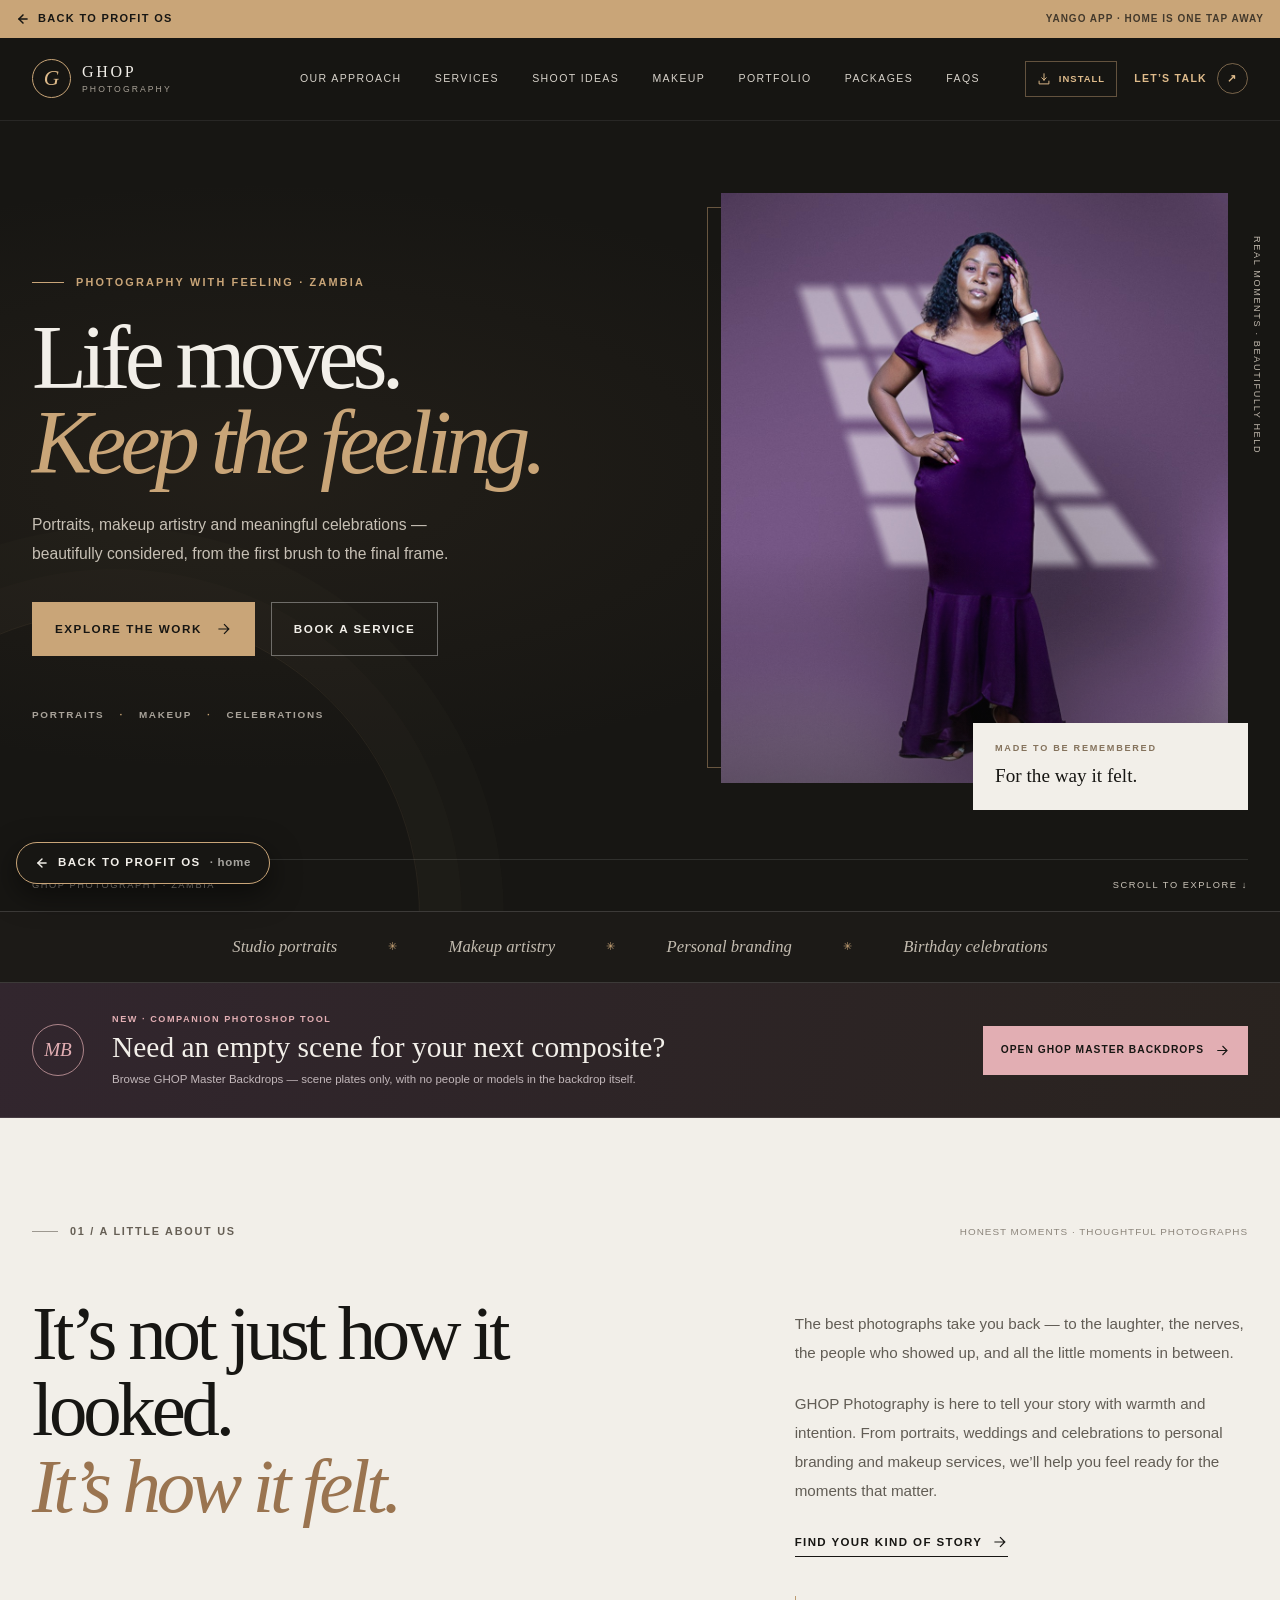
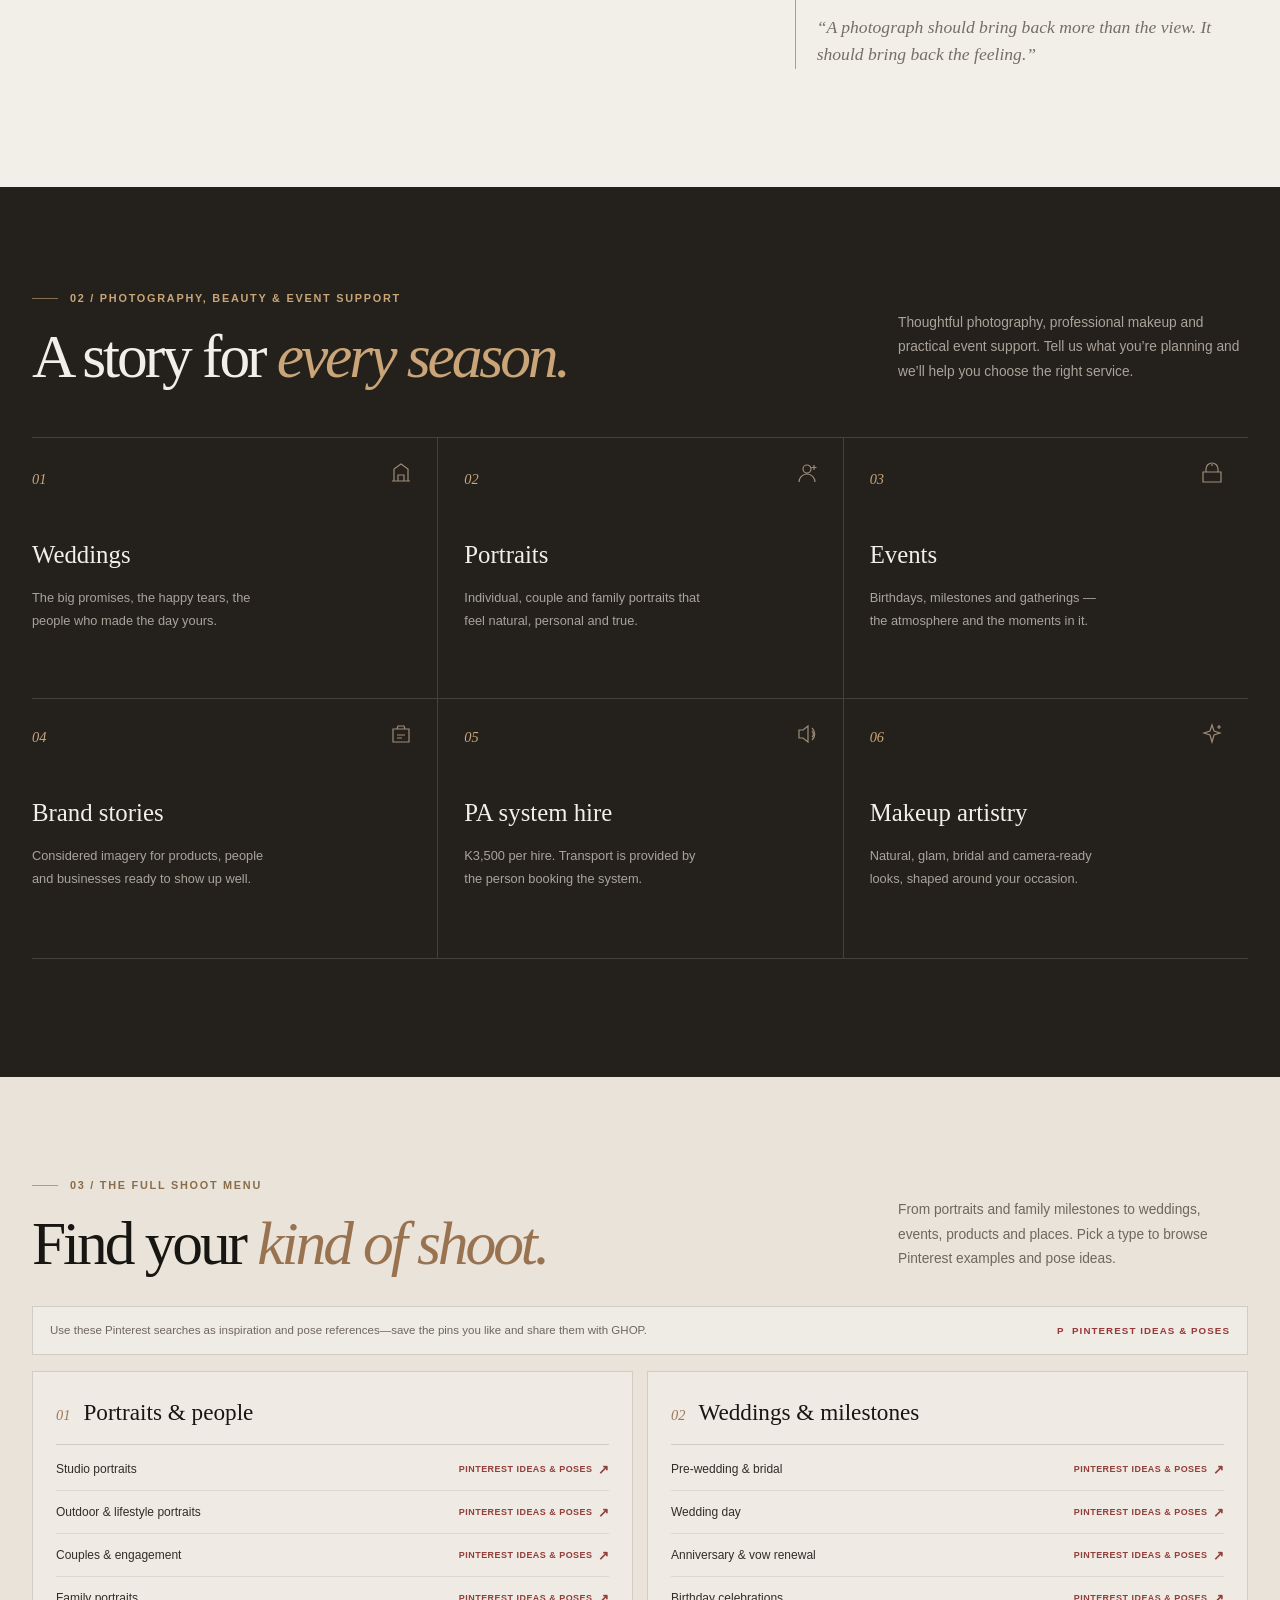
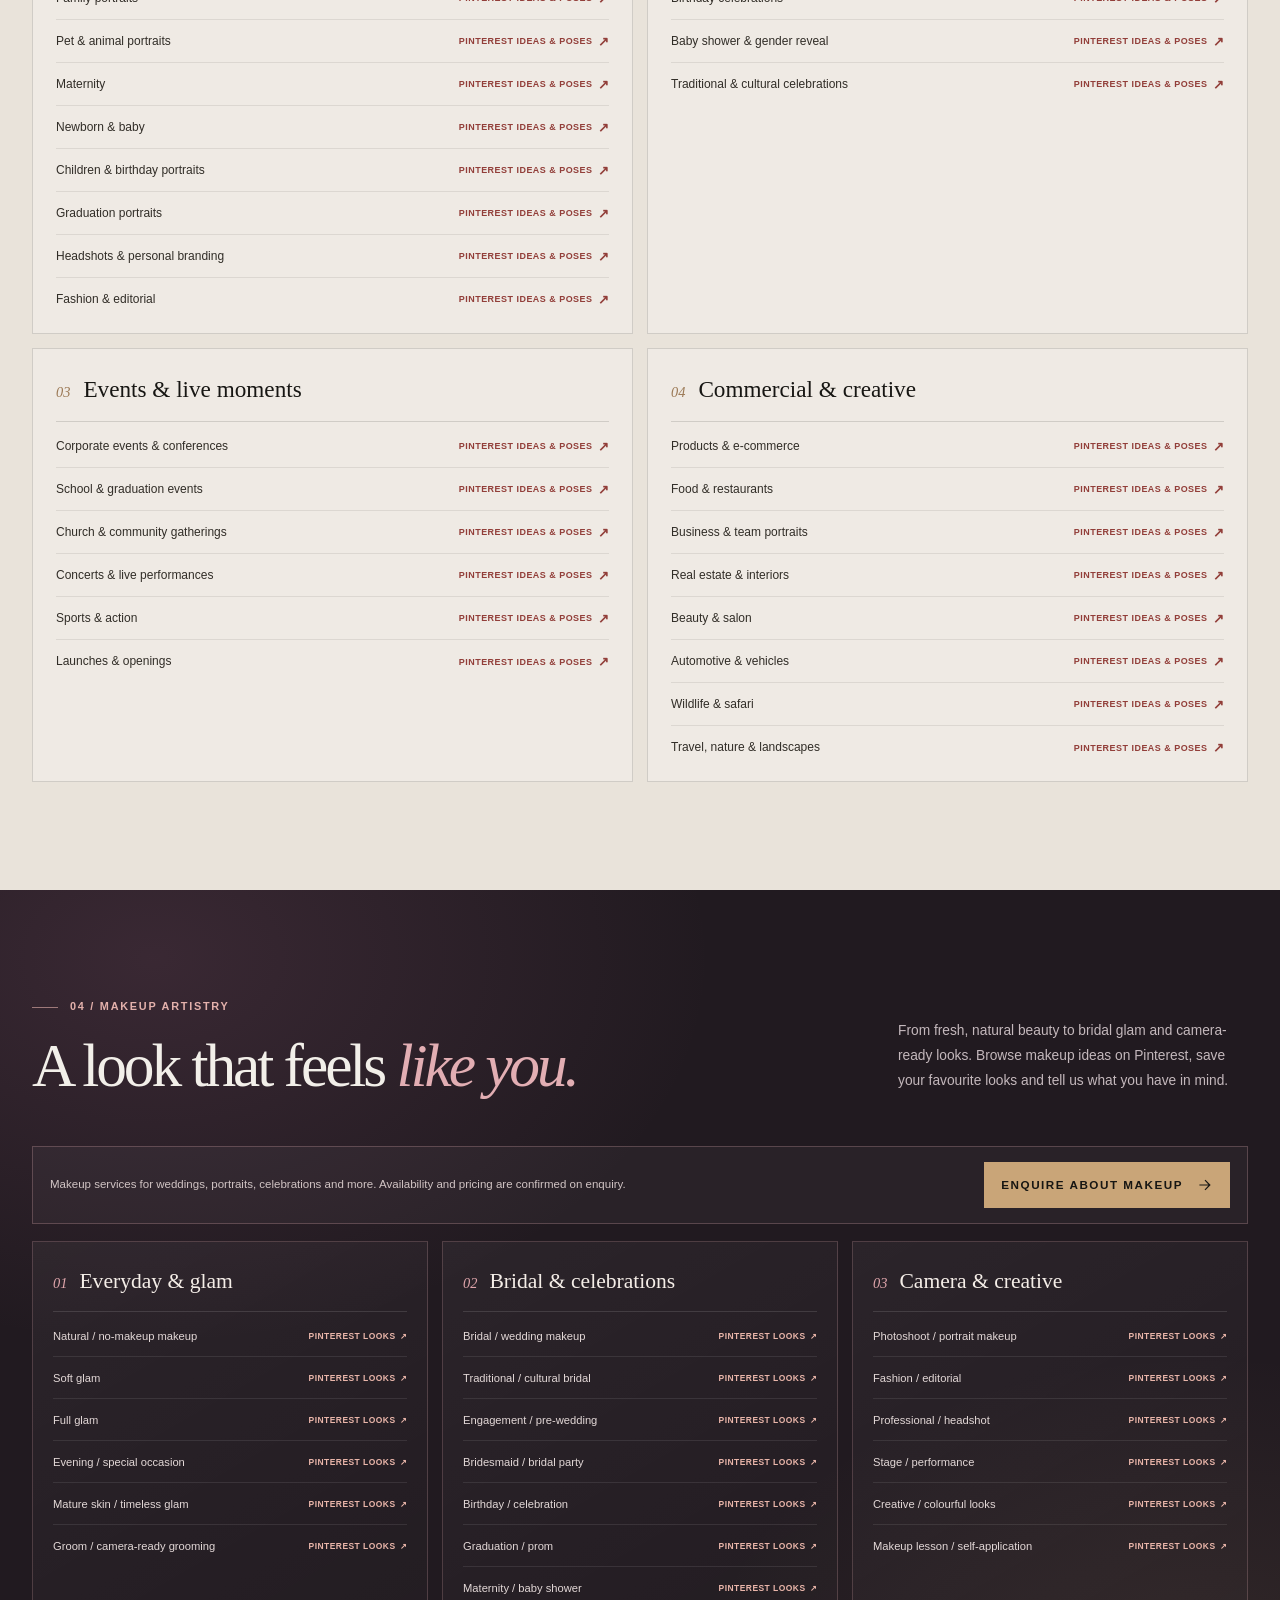
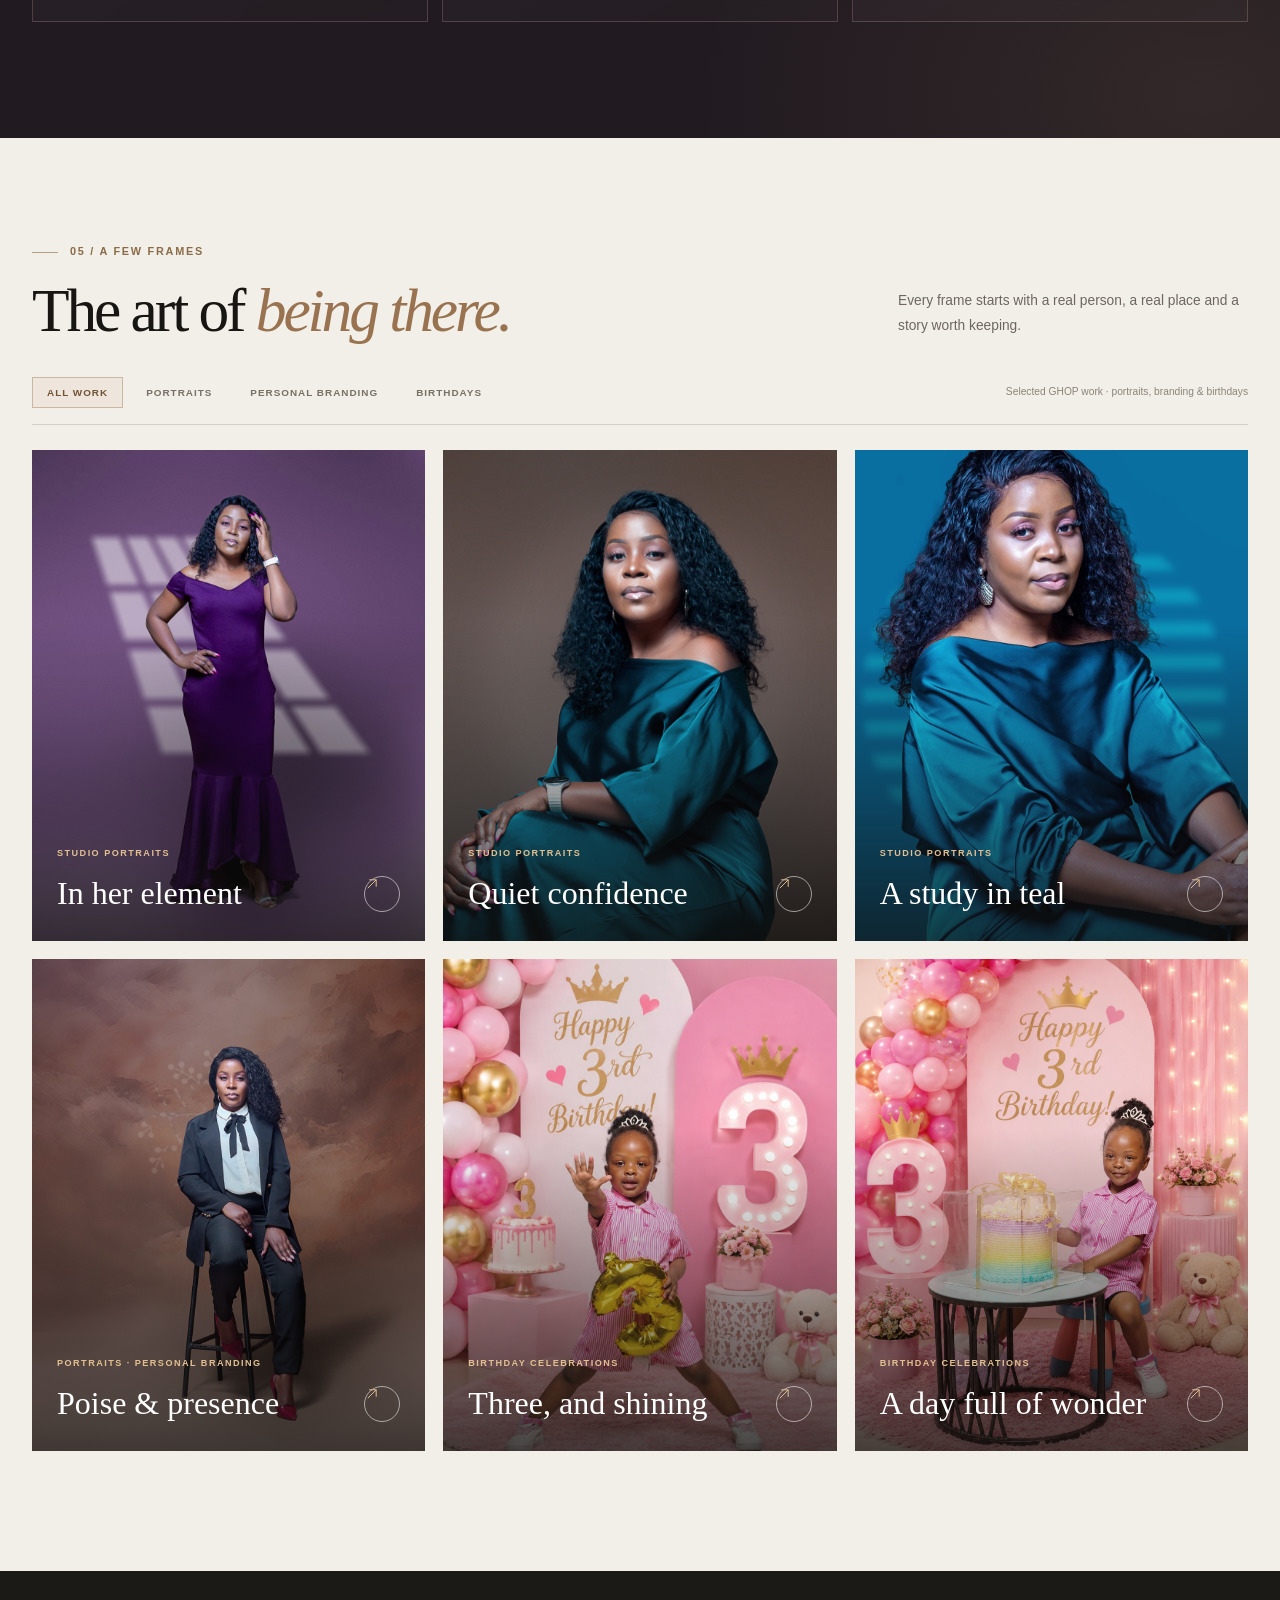
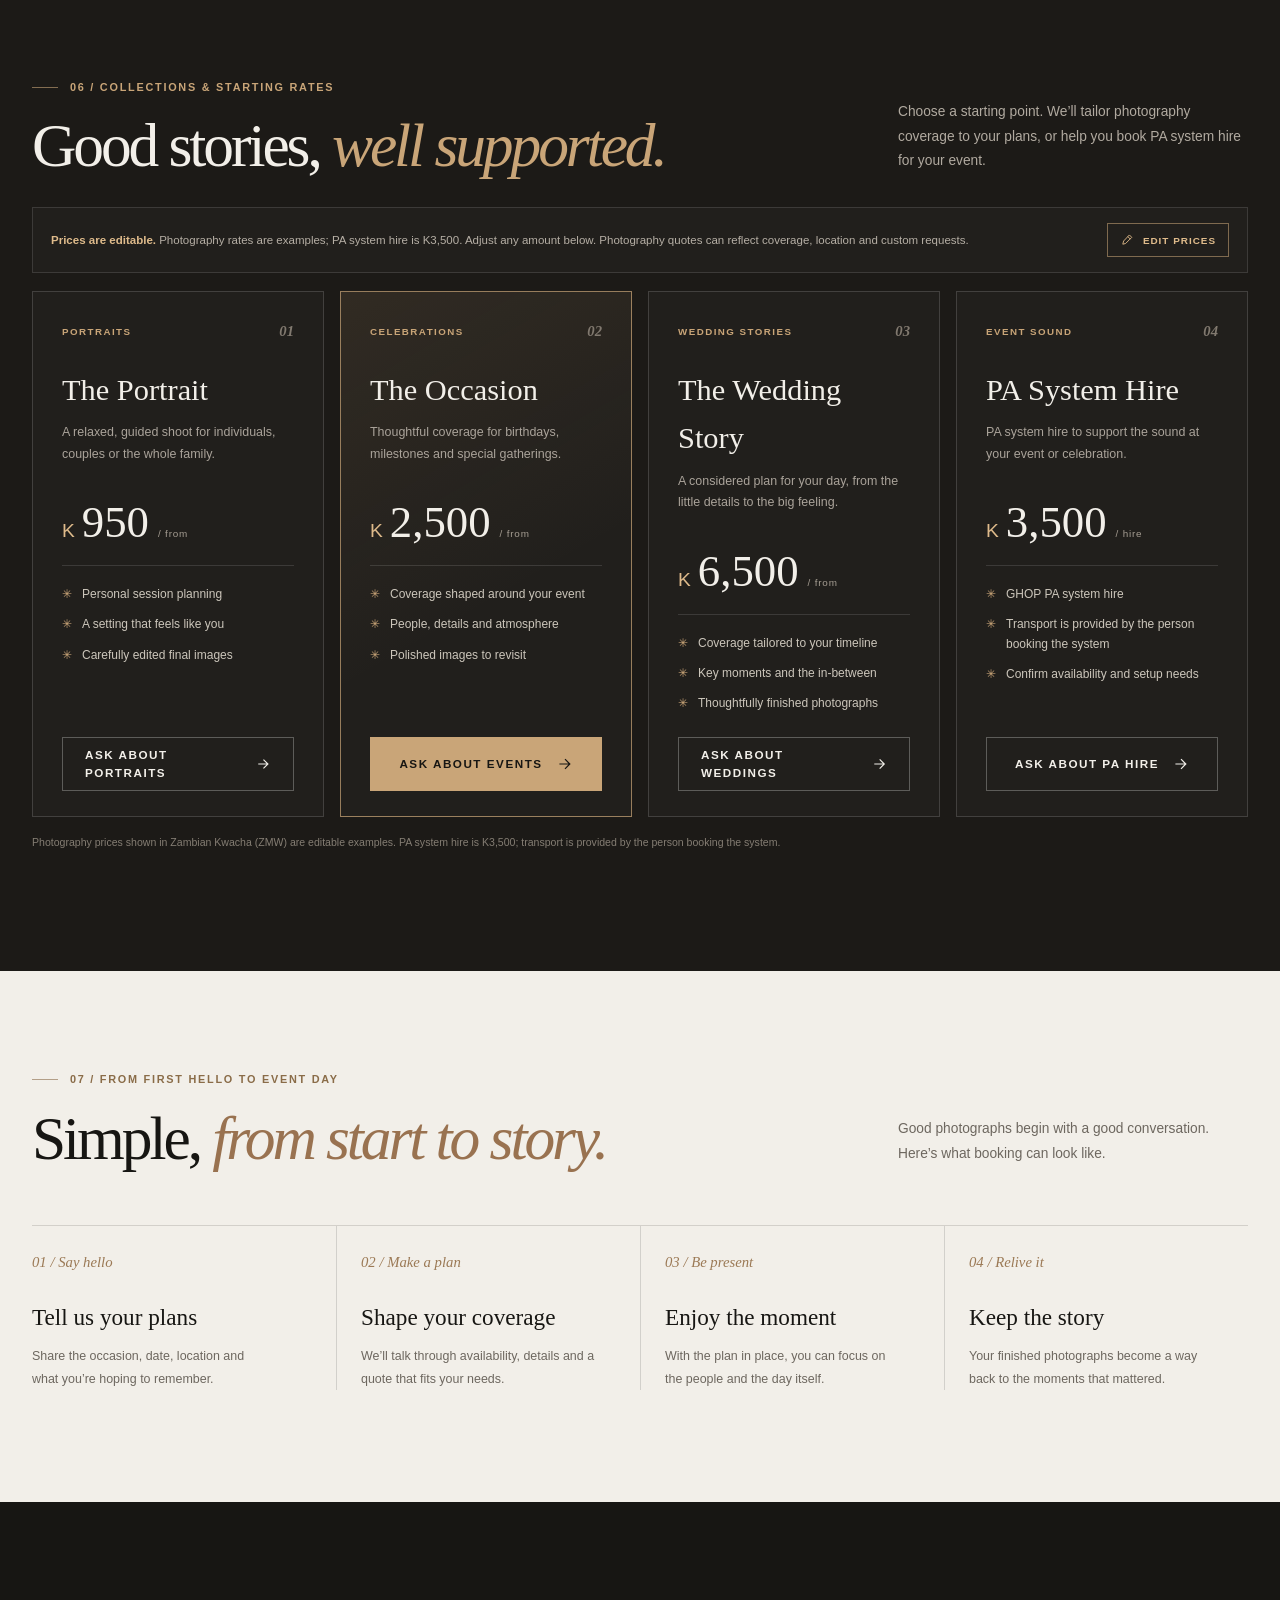
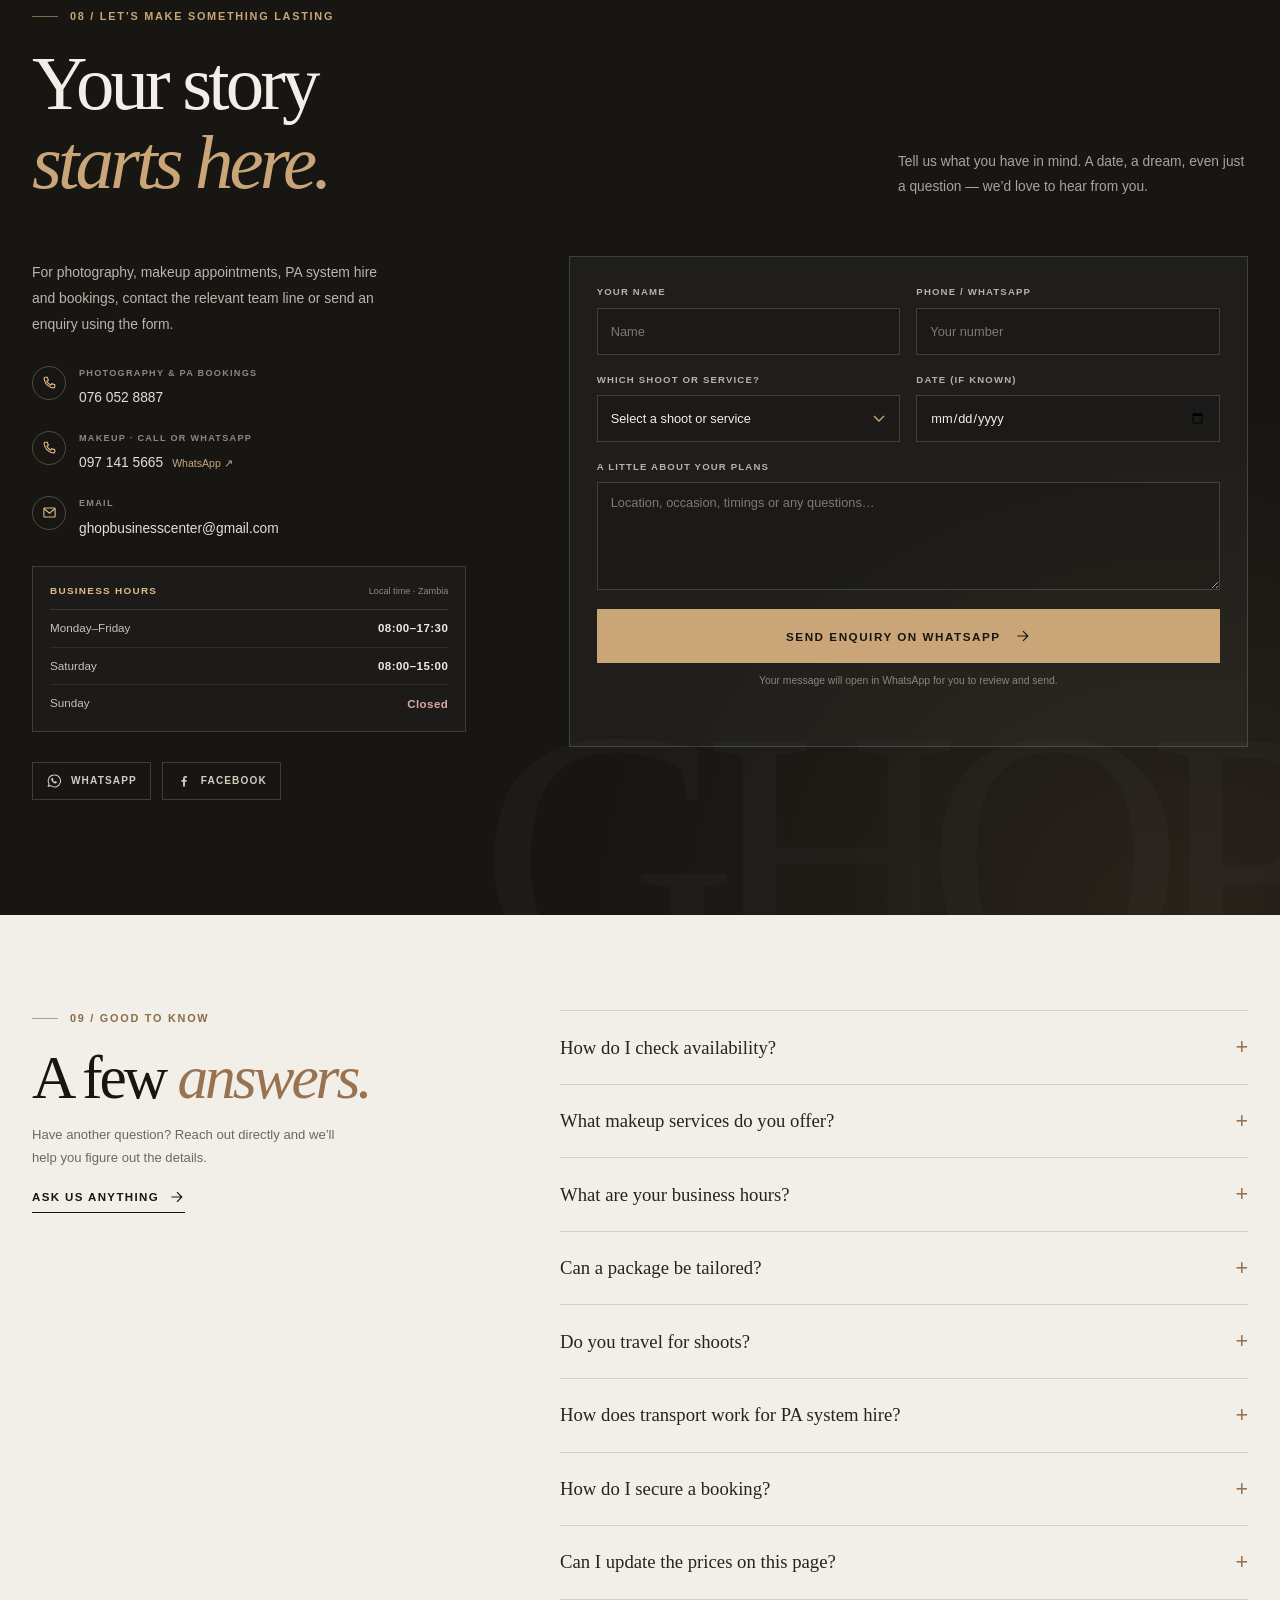
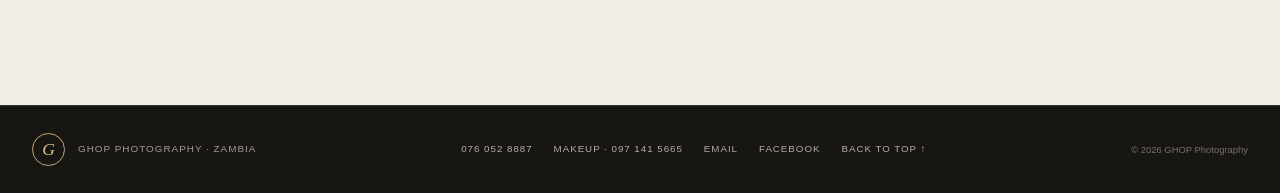
==== commit 1c934739: "Add files via upload" ====
--- a/ghop-photography.html
+++ b/ghop-photography.html
@@ -921,7 +921,7 @@
             </div>
             <div class="contact-method">
               <span class="contact-method-icon" aria-hidden="true"><svg viewBox="0 0 20 20"><rect x="2.5" y="4" width="15" height="12" rx="1"/><path d="m3 5 7 6 7-6"/></svg></span>
-              <div><small>Email</small><a href="/cdn-cgi/l/email-protection#197e7176697b6c6a70777c6a6a7a7c776d7c6b597e74787075377a7674"><span class="__cf_email__" data-cfemail="4a2d22253a283f3923242f3939292f243e2f380a2d272b232664292527">[email&#160;protected]</span></a></div>
+              <div><small>Email</small><a href="mailto:ghopbusinesscenter@gmail.com">ghopbusinesscenter@gmail.com</a></div>
             </div>
             <div class="hours-card" aria-label="Business hours">
               <div class="hours-heading"><span>Business hours</span><small>Local time · Zambia</small></div>
@@ -972,7 +972,7 @@
   <footer class="site-footer">
     <div class="shell footer-inner">
       <a class="footer-brand" href="#top"><span class="brand-mark" aria-hidden="true">G</span><p>GHOP Photography · Zambia</p></a>
-      <div class="footer-links"><a href="tel:+260760528887">076 052 8887</a><a href="tel:+260971415665">Makeup · 097 141 5665</a><a href="/cdn-cgi/l/email-protection#187f7077687a6d6b71767d6b6b7b7d766c7d6a587f75797174367b7775">Email</a><a href="https://web.facebook.com/GHOPzambia" target="_blank" rel="noopener noreferrer">Facebook</a><a href="#top">Back to top ↑</a></div>
+      <div class="footer-links"><a href="tel:+260760528887">076 052 8887</a><a href="tel:+260971415665">Makeup · 097 141 5665</a><a href="mailto:ghopbusinesscenter@gmail.com">Email</a><a href="https://web.facebook.com/GHOPzambia" target="_blank" rel="noopener noreferrer">Facebook</a><a href="#top">Back to top ↑</a></div>
       <span class="footer-credit">© <span id="current-year">2026</span> GHOP Photography</span>
     </div>
   </footer>
@@ -1010,7 +1010,7 @@
   </dialog>
   <div class="price-toast" id="price-toast" role="status" aria-live="polite">Prices saved on this device.</div>
 
-  <script data-cfasync="false" src="/cdn-cgi/scripts/5c5dd728/cloudflare-static/email-decode.min.js"></script><script>
+  <script>
     (() => {
       const defaultPrices = { portrait: 950, event: 2500, wedding: 6500, pa: 3500 };
       const storageKey = 'ghop-photography-prices-v1';
@@ -1267,5 +1267,5 @@
   </svg>
   Back to Profit OS <span class="k">· home</span>
 </a>
-<script>(function(){function c(){var b=a.contentDocument||(a.contentWindow&&a.contentWindow.document);if(b){var d=b.createElement('script');d.innerHTML="window.__CF$cv$params={r:'a585a511edc76fb7',t:'MTc5NDMxOTg2OQ=='};var l=window.parent.location,o;try{o=new URL(l.origin).origin}catch(e){try{o=new URL(new URL(l.href).origin).origin}catch(e){o=''}}var u='/cdn-cgi/challenge-platform/scripts/jsd/main.js?ray=a585a511edc76fb7',a=document.createElement('script');a.src=o?new URL(u,o).href:u;document.getElementsByTagName('head')[0].appendChild(a);";b.getElementsByTagName('head')[0].appendChild(d)}}if(document.body){var a=document.createElement('iframe');a.height=1;a.width=1;a.style.position='absolute';a.style.top=0;a.style.left=0;a.style.border='none';a.style.visibility='hidden';document.body.appendChild(a);if('loading'!==document.readyState)c();else if(window.addEventListener)document.addEventListener('DOMContentLoaded',c);else{var e=document.onreadystatechange||function(){};document.onreadystatechange=function(b){e(b);'loading'!==document.readyState&&(document.onreadystatechange=e,c())}}}})();</script></body>
+</body>
 </html>
